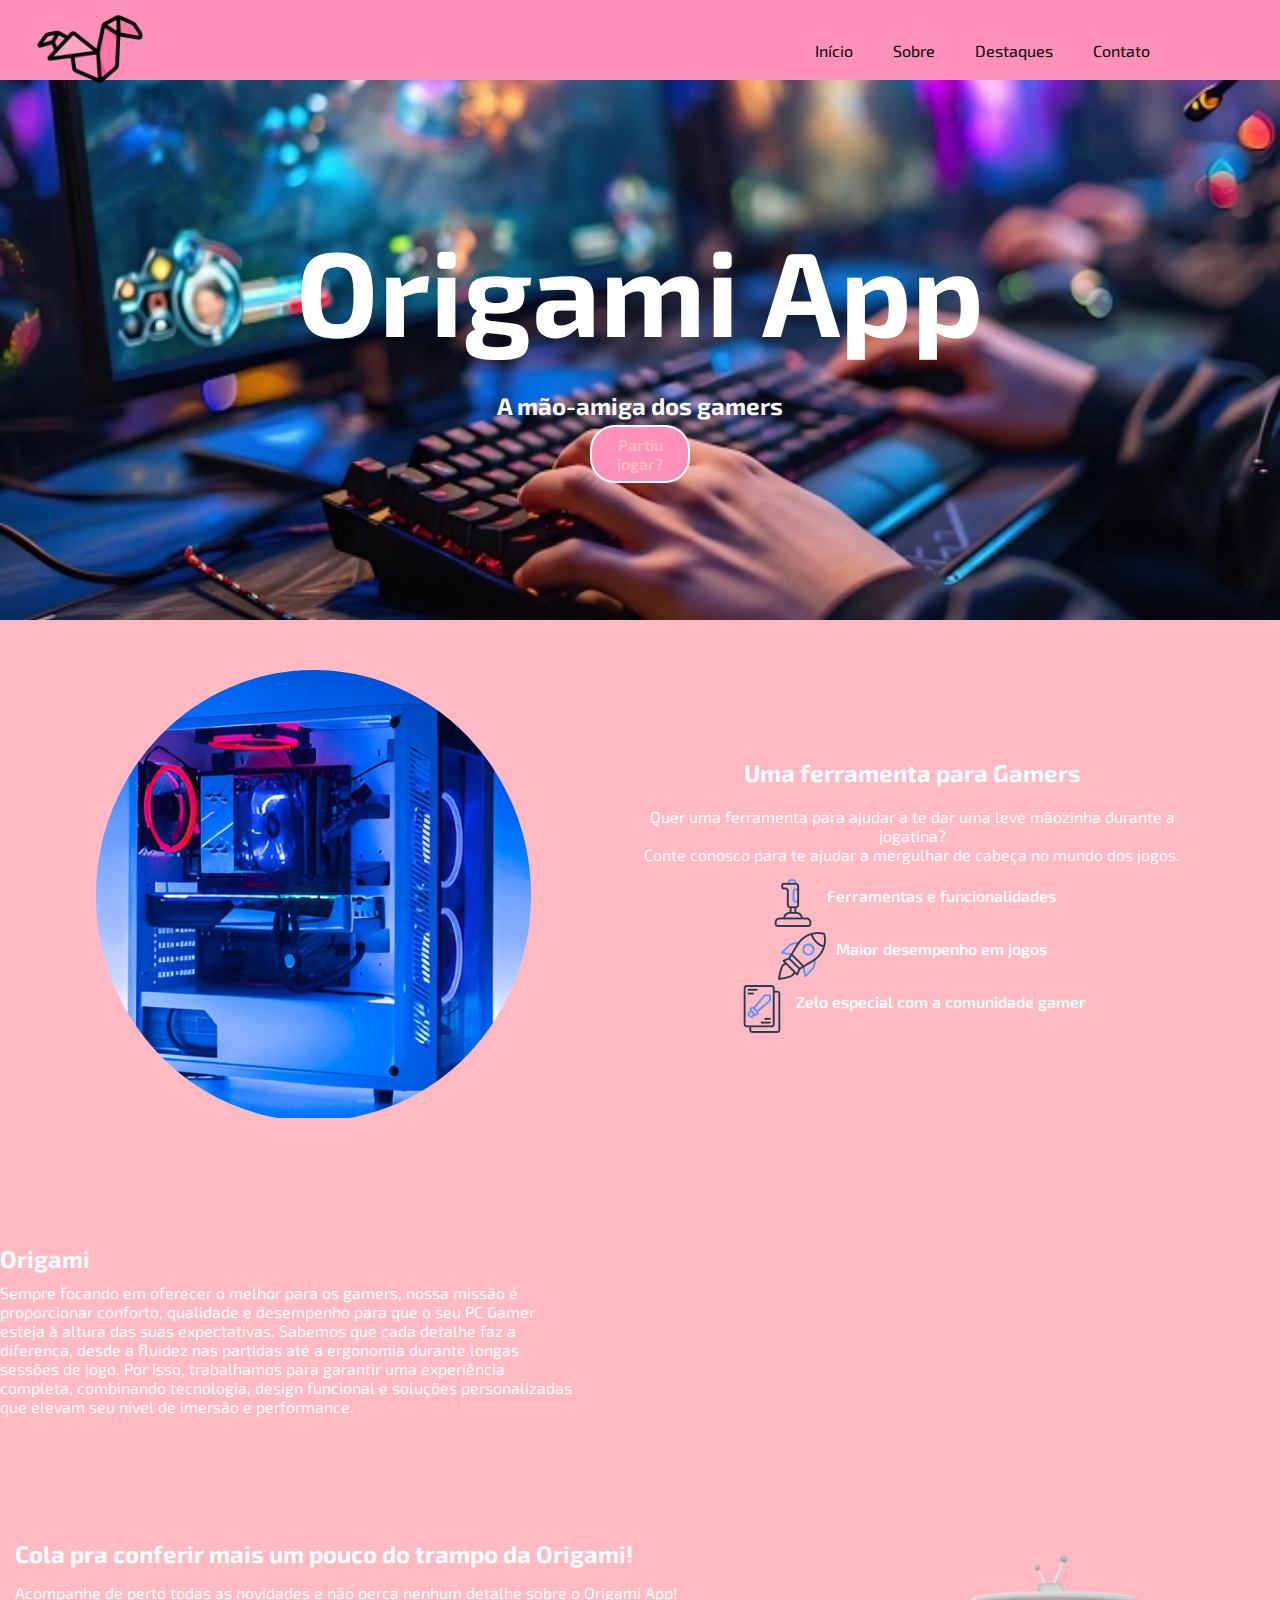
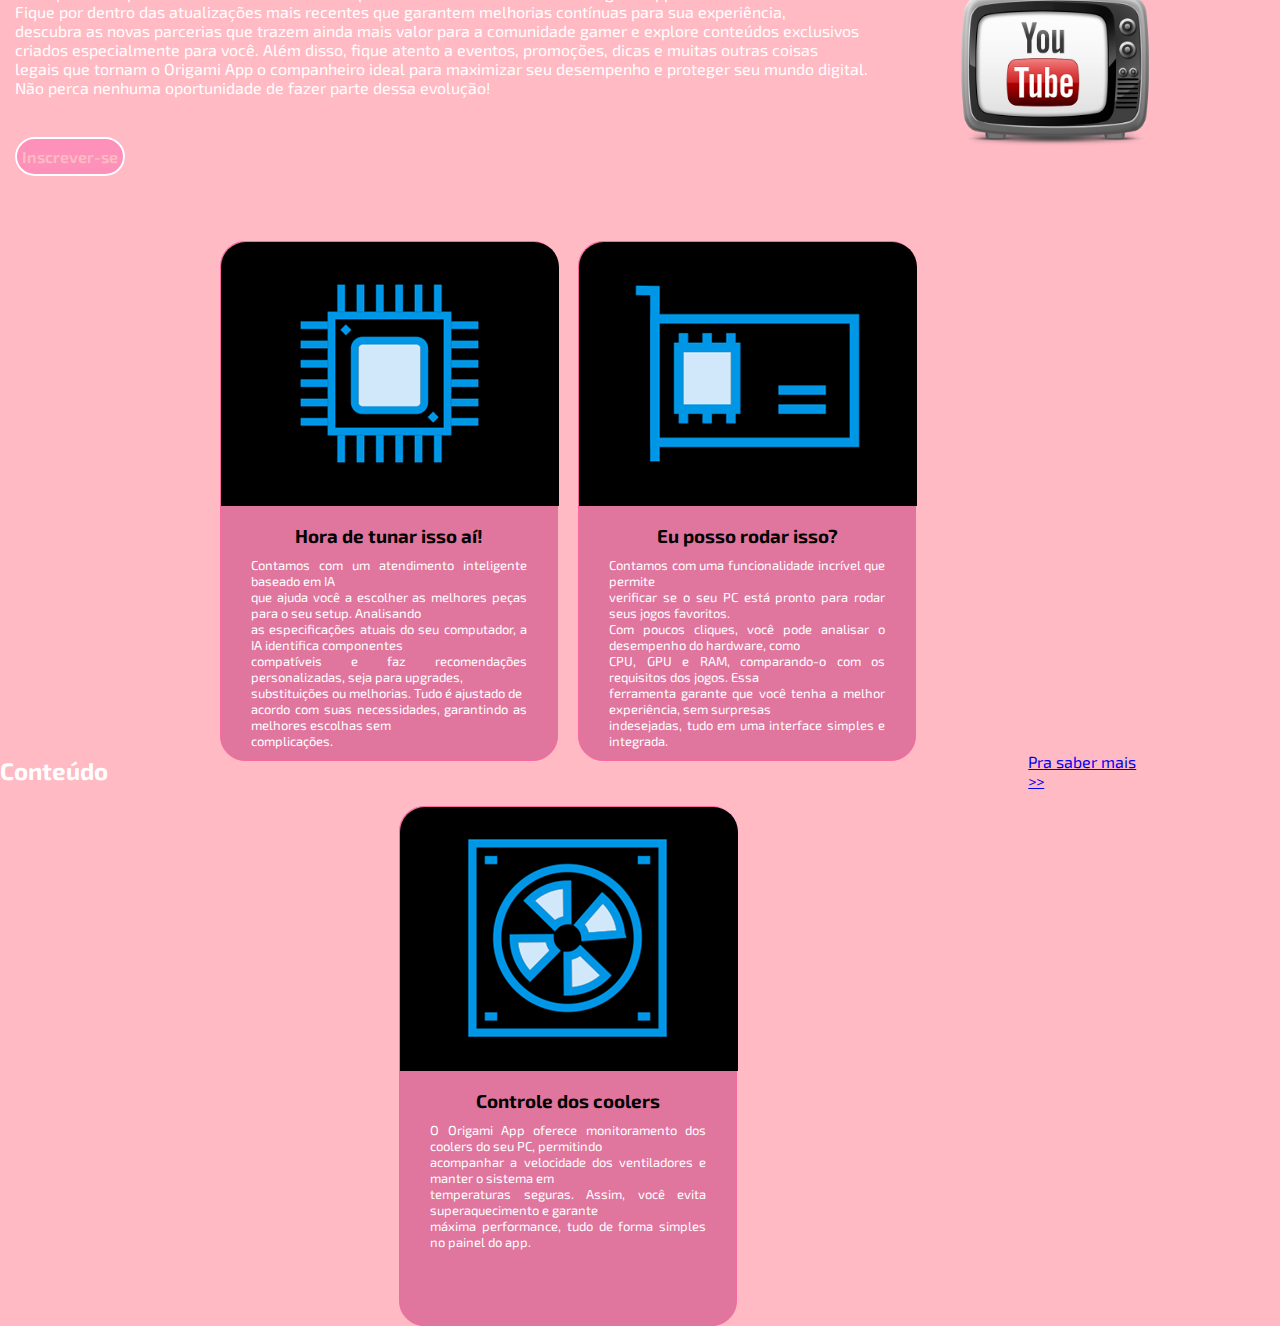
==== index.html @ 1896cdb5 "A corrigir, seção destaque" ====
<!DOCTYPE html>
<html lang="pt-br">

<head>
    <meta charset="UTF-8">
    <meta name="viewport" content="width=device-width, initial-scale=1.0">
    <meta name="description"
        content="Origami Antivírus - Solução antivírus para gamers, com foco em desempenho e proteção.">
    <meta name="author" content="Origami">
    <title>Origami - Um Antivírus para Gamers</title>
    <link rel="shortcut icon" href="img/logo.png" type="image/x-icon">
    <link rel="stylesheet" href="style.css">
</head>

<body>
    <!-- Cabeçalho -->
    <header>
        <div class="container">
            <!-- Logotipo -->
            <a href="#" aria-label="Ir para a página inicial">
                <img src="img/favicon.png" alt="Logotipo da Origami" class="logo">
            </a>
            <!-- Menu -->
            <nav>
                <input type="checkbox" id="check">
                <label for="check">&#x268C;</label>
                <ul>
                    <li><a href="#inicio">Início</a></li>
                    <li><a href="#sobre">Sobre</a></li>
                    <li><a href="#destaque">Destaques</a></li>
                    <li><a href="#faixaDestaque">Contato</a></li>
                </ul>
            </nav>
        </div>
    </header>

    <!-- Seção Principal -->
    <main id="inicio">
        <h1>Origami App</h1>
        <h2>A mão-amiga dos gamers</h2>
        <a href="https://youtu.be/RMNjO-rFGX4?si=Wivb46P2E82xDVvT" class="botao">Partiu jogar?</a>
    </main>

    <!-- Seção de Destaques -->
    <section id="destaque">
        <div class="container">
            <!-- Imagem de destaque -->
            <div id="ImagemDestaque">
                <img src="img/bola.jpeg" alt="PC Gamer com acessórios para jogos">
            </div>
            <!-- Texto de destaque -->
            <div id="TextoDestaque">
                <h2>Uma ferramenta para Gamers</h2>
                <p>Quer uma ferramenta para ajudar a te dar uma leve mãozinha durante a jogatina? <br>Conte conosco para
                    te ajudar a mergulhar de cabeça no mundo dos jogos.</p>

                <div class="topicos">
                    <img src="img/icon-1.png" alt="Ícone de ferramentas">
                    <p>Ferramentas e funcionalidades</p>
                </div>

                <div class="topicos">
                    <img src="img/icon-3.png" alt="Ícone de desempenho">
                    <p>Maior desempenho em jogos</p>
                </div>

                <div class="topicos">
                    <img src="img/icon-2.png" alt="Ícone de proteção contra vírus">
                    <p>Zelo especial com a comunidade gamer</p>
                </div>
            </div>
        </div>
    </section>

    <!-- Seção Sobre -->
    <section id="sobre">
        <div class="container">
            <div id="institucional">
                <h2>Origami</h2>
                <p>Sempre focando em oferecer o melhor para os gamers, nossa missão é proporcionar conforto, qualidade e
                    desempenho para que o seu PC Gamer esteja à altura das suas expectativas. Sabemos que cada detalhe
                    faz a diferença, desde a fluidez nas partidas até a ergonomia durante longas sessões de jogo. Por
                    isso, trabalhamos para garantir uma experiência completa, combinando tecnologia, design funcional e
                    soluções personalizadas que elevam seu nível de imersão e performance.</p>
            </div>
            <div id="video">
                <iframe width="560" height="315" src="https://www.youtube.com/embed/RTX2T4d2w84?si=N7C6hRHElqhxXXHb"
                    title="Game" frameborder="0"
                    allow="accelerometer; autoplay; clipboard-write; encrypted-media; gyroscope; picture-in-picture; web-share"
                    referrerpolicy="strict-origin-when-cross-origin" allowfullscreen></iframe>
            </div>
        </div>
    </section>

    <!-- Seção Faixa de Destaque -->
    <section id="faixaDestaque">
        <div class="container">
            <div id="imagemFaixa">
                <img src="img/youtube.png" alt="Logo do YouTube">
            </div>
            <div id="textoFaixa">
                <h2>Cola pra conferir mais um pouco do trampo da Origami!</h2>
                <p>Acompanhe de perto todas as novidades e não perca nenhum detalhe sobre o Origami App!<br>
                    Fique por dentro das atualizações mais recentes que garantem melhorias contínuas para sua
                    experiência,<br>
                    descubra as novas parcerias que trazem ainda mais valor para a comunidade gamer e explore conteúdos
                    exclusivos<br>
                    criados especialmente para você. Além disso, fique atento a eventos, promoções, dicas e muitas
                    outras coisas<br>
                    legais que tornam o Origami App o companheiro ideal para maximizar seu desempenho e proteger seu
                    mundo digital.<br>
                    Não perca nenhuma oportunidade de fazer parte dessa evolução!
                </p>

                <a href="http://youtube.com/@allangotosleep" target="_blank" class="botao">Inscrever-se</a>
            </div>
        </div>
    </section>
    <!-- Conteúdo (Cartões) -->
    <section id="conteudo">
        <div class="container">
            <h2>Conteúdo</h2>
            <div class="containerCards">
                <div class="card">
                    <img src="img/cpu.png" alt="cpu">
                    <h3>Hora de tunar isso aí!</h3>
                    <p>Contamos com um atendimento inteligente baseado em IA<br>
                        que ajuda você a escolher as melhores peças para o seu setup. Analisando<br>
                        as especificações atuais do seu computador, a IA identifica componentes<br>
                        compatíveis e faz recomendações personalizadas, seja para upgrades,<br>
                        substituições ou melhorias. Tudo é ajustado de<br>
                        acordo com suas necessidades, garantindo as melhores escolhas sem<br>
                        complicações.
                    </p>
                    <br> <!-- Quebra de linha -->
                </div>
                <div class="card">
                    <img src="img/video.png" alt="video">
                    <h3>Eu posso rodar isso?</h3>
                    <p>Contamos com uma funcionalidade incrível que permite<br>
                        verificar se o seu PC está pronto para rodar seus jogos favoritos.<br>
                        Com poucos cliques, você pode analisar o desempenho do hardware, como<br>
                        CPU, GPU e RAM, comparando-o com os requisitos dos jogos. Essa<br>
                        ferramenta garante que você tenha a melhor experiência, sem surpresas<br>
                        indesejadas, tudo em uma interface simples e integrada.

                    </p>
                    <br>
                </div>
                <div class="card">
                    <img src="img/hardware.png" alt="hardware">
                    <h3>Controle dos coolers</h3>
                    <p>O Origami App oferece monitoramento dos coolers do seu PC, permitindo<br>
                        acompanhar a velocidade dos ventiladores e manter o sistema em<br>
                        temperaturas seguras. Assim, você evita superaquecimento e garante<br>
                        máxima performance, tudo de forma simples no painel do app.

                    </p>
                </div>
            </div>
            <a href="#" id="todos">Pra saber mais >></a>
        </div>
    </section>
</body>

</html>
---- style.css ----
@charset "UTF-8";

/* Importação de fonte (Google Fontes) */
@import url('https://fonts.googleapis.com/css2?family=Exo+2:ital,wght@0,100..900;1,100..900&display=swap');

/* Definindo cores */
:root {
    --rosa: #fd91ba;
    --branco: #fff;
    --preto: #000;
    --rosé: #ffbac4;
    --vermelho: #bd3131;
    --rosachoque: #f869a0;
    --cinza: #e0759e;


}

.logo {
    width: 120px;
    height: auto;
}

/* Reset de estilos */
* {
    margin: 0;
    padding: 0;
    box-sizing: border-box;
}

/* Estilo geral */
body {
    font-family: "Exo 2", sans-serif;
    font-size: 1em;
    background-color: var(--rosé);
}

/*Ajuste de tamanho dos lados*/
.container {
    /* margin:  auto; centraliza o bloco*/
    display: flex;
    justify-content: space-between;
    align-items: center;
}

.botao {
    text-decoration: none;
    color: var(--rosé);
    font-size: 1.0em;
    background-color: var(--rosa);
    font-weight: 650;
    width: 100px;
    padding: 8px 5px;
    border: 2px solid var(--branco);
    border-radius: 25px;
    margin-top: 5px;
    align-self: center;
}

/* Cabeçalho */
header {
    height: 100px;
    background-color: rgb(253, 145, 186);
    padding: 0 30px;
}

header .container {
    max-height: 100px;
}

#check {
    display: none;
}

label {
    font-size: 3em;
    position: fixed;
    top: 5px;
    right: 15px;
    color: rgba(0, 0, 0, 0.5);
}

nav ul {
    list-style: none;
    background-color: rgba(255, 255, 255, 0.7);
    width: 100%;
    position: fixed;
    top: 100px;
    right: -100%;
    height: 50vh;
    transition: all 1.0s;
    padding: 0;
    text-align: right;
}

#check:checked~ul {
    right: 0px;
}

label {
    font-size: 3em;
    position: fixed;
    top: 5px;
    right: 15px;
    color: rgba(0, 0, 0, 0.5);
    /* 0.5 = 50% transparência (0 a 1 = 100%) */
}



nav ul li {
    padding: 15px 20px;
    border-bottom: 5px solid var(--rosa);
}

nav ul li a {
    color: var(--preto);
    text-decoration: none;
}

.container {
    display: flex;
    justify-content: space-between;
    align-items: center;
}

/* Banner */
main {
    height: 60vh;
    background: url(img/jogo.jpg);
    background-size: cover;
    background-position: center;
    display: flex;
    flex-direction: column;
    justify-content: center;
    text-align: center;
}

main h1,
h2 {
    color: var(--branco);
    /* text-shadow: #000 0.5em 0.5em 0.5em;*/
}

main h1 {
    font-size: 3em;
}

main h2 {
    font-size: 1.5em;
    margin-top: 30px;
}

/* Seção de Destaque */
#destaque {
    display: flex;
    align-items: center;
    justify-content: center;
    background-color: transparent;
    padding: 50px 15px;
    flex-direction: column;
    /* Ajuste inicial padrão */
}

#ImagemDestaque {
    width: 40%;
    overflow: hidden;
    border-radius: 50%;
}

#ImagemDestaque img {
    width: 100%;
    object-fit: cover;
}

#TextoDestaque {
    width: 50%;
    color: var(--branco);
    text-align: center;
}

#TextoDestaque h2 {
    margin-bottom: 20px;
}

#TextoDestaque p {
    margin-bottom: 15px;
}

.topicos {
    display: flex;
    align-items: center;
    margin-top: 5px;
    justify-content: center;
}

.topicos img {
    margin-right: 10px;
}

.topicos p {
    font-weight: 600;
}

#sobre .container {
    flex-direction: row;
    align-items: center;

}

#video iframe {
    margin: 0px;
    background-attachment: fixed;
}

#sobre h2,
p {
    color: var(--branco);
}

#sobre h2 {
    margin-bottom: 10px;
    text-shadow: none;
}

#faixaDestaque {
    background: url(img/);
    background-size: cover;
    background-position: center;
    padding: 50px 15px;
}

#faixaDestaque .container {
    flex-direction: column;
}

#textoFaixa h2 {
    color: var(--branco);
    margin-bottom: 15px;
}

#textoFaixa p {
    margin-bottom: 50px;

}

#imagemFaixa img {

    height: 300px;
    width: 300px;

}

/* Layout para 3 cartões */
.card {
    width: 338px;
    height: 520px;
    margin-top: 25px;
    background-color: var(--cinza);
    border: 1px solid var(--rosachoque);
    border-radius: 25px;
    text-align: center;
}

.card img {
    border-radius: 25px 25px 0px 0px;
}

.card h3 {

    margin-top: 15px;

}

.card p {
    text-align: justify;
    padding: 10px 30px 50px 30px;
    font-size: 13px;

}

.card a {
    padding: 10px 100px;
    border: 0;
    background-color: var(--rosachoque);
    color: var(--azulEscuro);
}

.containerCards {
    display: flex;
    flex-wrap: wrap;
    justify-content: center;

}

/* fim/    Media Queries */

/* Smartphone Portrait (vertical) - Imagem em cima e texto embaixo */
@media (max-width: 767px) {
    #destaque {
        flex-direction: column;
        text-align: center;
    }

    #destaque .container {
        flex-direction: column;
        align-items: center;

    }

    #ImagemDestaque {
        margin-bottom: 20px;
        width: 60%;
    }

    #sobre .container {
        flex-direction: column;
    }

    #sobre {
        padding: 50px 15px;
    }

    #sobre h2,
    p {
        color: var(--branco);
    }

    #sobre h2 {
        font-size: 80px;
        margin-bottom: 20px;
    }

    #video iframe {
        width: 340px;
        height: 191px;
        margin-top: 20px;
    }

    #TextoDestaque {
        width: 90%;
    }

    /****** Seção de conteúdo (cards) ******/
    #conteudo {
        padding: 50px 0px;

    }

    #conteudo .container {
        flex-direction: column;
        align-items: center;
    }

    #conteudo h2 {
        color: var(--rosachoque);
        margin-bottom: 25px;

    }

    #todos {
        color: var(--rosachoque);
        margin-top: 50px;
        text-decoration: none;
        font-size: 1.25em;
        font-weight: 700;
    }

    .containerCards {
        display: flex;
        flex-wrap: wrap;
        justify-content: center;

    }

}



/* Tablet Portrait */
@media (min-width: 768px) and (max-width: 991px) {
    #destaque {
        flex-direction: column;
        text-align: center;
    }

    #ImagemDestaque {
        margin-bottom: 20px;
        width: 60%;
    }

    #TextoDestaque {
        width: 90%;
    }

    #sobre .container {
        flex-direction: row;
        align-items: center;

    }

    #video iframe {
        margin: 10px;
        background-attachment: fixed;
    }


    #sobre h2,
    p {
        font-size: 16px;
        color: var(--branco);
        padding: 5px 50px;


    }

    #sobre h2 {
        font-size: 75px;
        margin-bottom: 15px;
        text-shadow: none;

    }

    #video iframe {
        width: 385px;
        height: 215px;
        margin-top: 20px;
    }

    /****** Seção de conteúdo - cards ******/
    .card {
        margin: 25px 10px 0px 10px;
    }
}


/* Tablet Landscape */
@media (min-width: 992px) and (max-width: 1199px) {
    #destaque {
        flex-direction: row;
    }

    #ImagemDestaque {
        width: 40%;
        margin-right: 50px;
    }

    #TextoDestaque {
        width: 50%;
        text-align: left;
        margin-left: -60px;
    }

    #sobre .container {
        flex-direction: row;
        align-items: center;

    }

    #video iframe {
        margin: 0px;
        background-attachment: fixed;
    }


    #sobre h2,
    p {
        font-size: 16px;
        color: var(--branco);
        padding: 5px 100px;


    }

    #sobre h2 {
        font-size: 70px;
        margin-bottom: 10px;
        text-shadow: none;
        padding: 0px 50px;

    }

    #video iframe {
        width: 455px;
        height: 275px;
        margin-top: 20px;
    }

}

/* PCs e Notebooks */
@media (min-width: 1200px) {

    /*cabeçalho */
    header {
        height: 80px;
        /*Altura*/

    }

    #logo img {
        width: 1000px;
        /*Largura*/
        height: 1000px;
        /*Altura*/
    }

    .container {
        max-width: 1140px;
        /*Tamanho max */
        /* background-color: #FFA500; Cor*/


    }

    /*transformaçã do menu*/
    label {
        display: none;
    }


    nav ul {

        width: 100%;
        height: auto;
        position: static;
        background-color: transparent;
        /*remover a cor do background-color*/

    }

    nav ul li {
        float: left;
        border: 0;

    }

    nav ul li a {
        color: var(--azul);
    }

    nav ul li a:hover {
        color: var(--vermelho);
    }

    /*Ajuste do banner*/
    main h1 {
        font-size: 7.5em;
    }

    #destaque {
        background-attachment: fixed;
        flex-direction: row;
    }

    #ImagemDestaque {
        width: 40%;
    }

    #TextoDestaque {
        width: 50%;
        margin-left: -60px;
    }

    /***** Faixa de destaque ******/
    #faixaDestaque {
        background-attachment: fixed;
    }

    #faixaDestaque .container {
        flex-direction: row-reverse;
        align-items: center;
    }

    #imagemFaixa img {
        width: 200px;
        height: 200px;
    }

    /* Seção Destaque */

    #conteudo .containerCards {
        flex-direction: row;
        gap: 20px;
    }

}

/* Telas FullHD e SmartTV */
@media (min-width: 1400px) {
    .container {
        max-width: 1400px;
    }

    #sobre .container {
        flex-direction: row;
        align-items: center;

    }

    #video iframe {
        margin: 0px;
        background-attachment: fixed;
    }


    #sobre h2,
    p {
        font-size: 16px;
        color: var(--branco);
        padding: 0px 50px;


    }

    #sobre h2 {
        font-size: 100px;
        margin-bottom: 10px;
        text-shadow: none;

    }

    #video iframe {
        width: 560px;
        height: 315px;
        margin-top: 20px;
    }

    header {
        height: 100px;
    }

    #ImagemDestaque {
        width: 50%;
    }

    #TextoDestaque {
        width: 50%;
    }
}
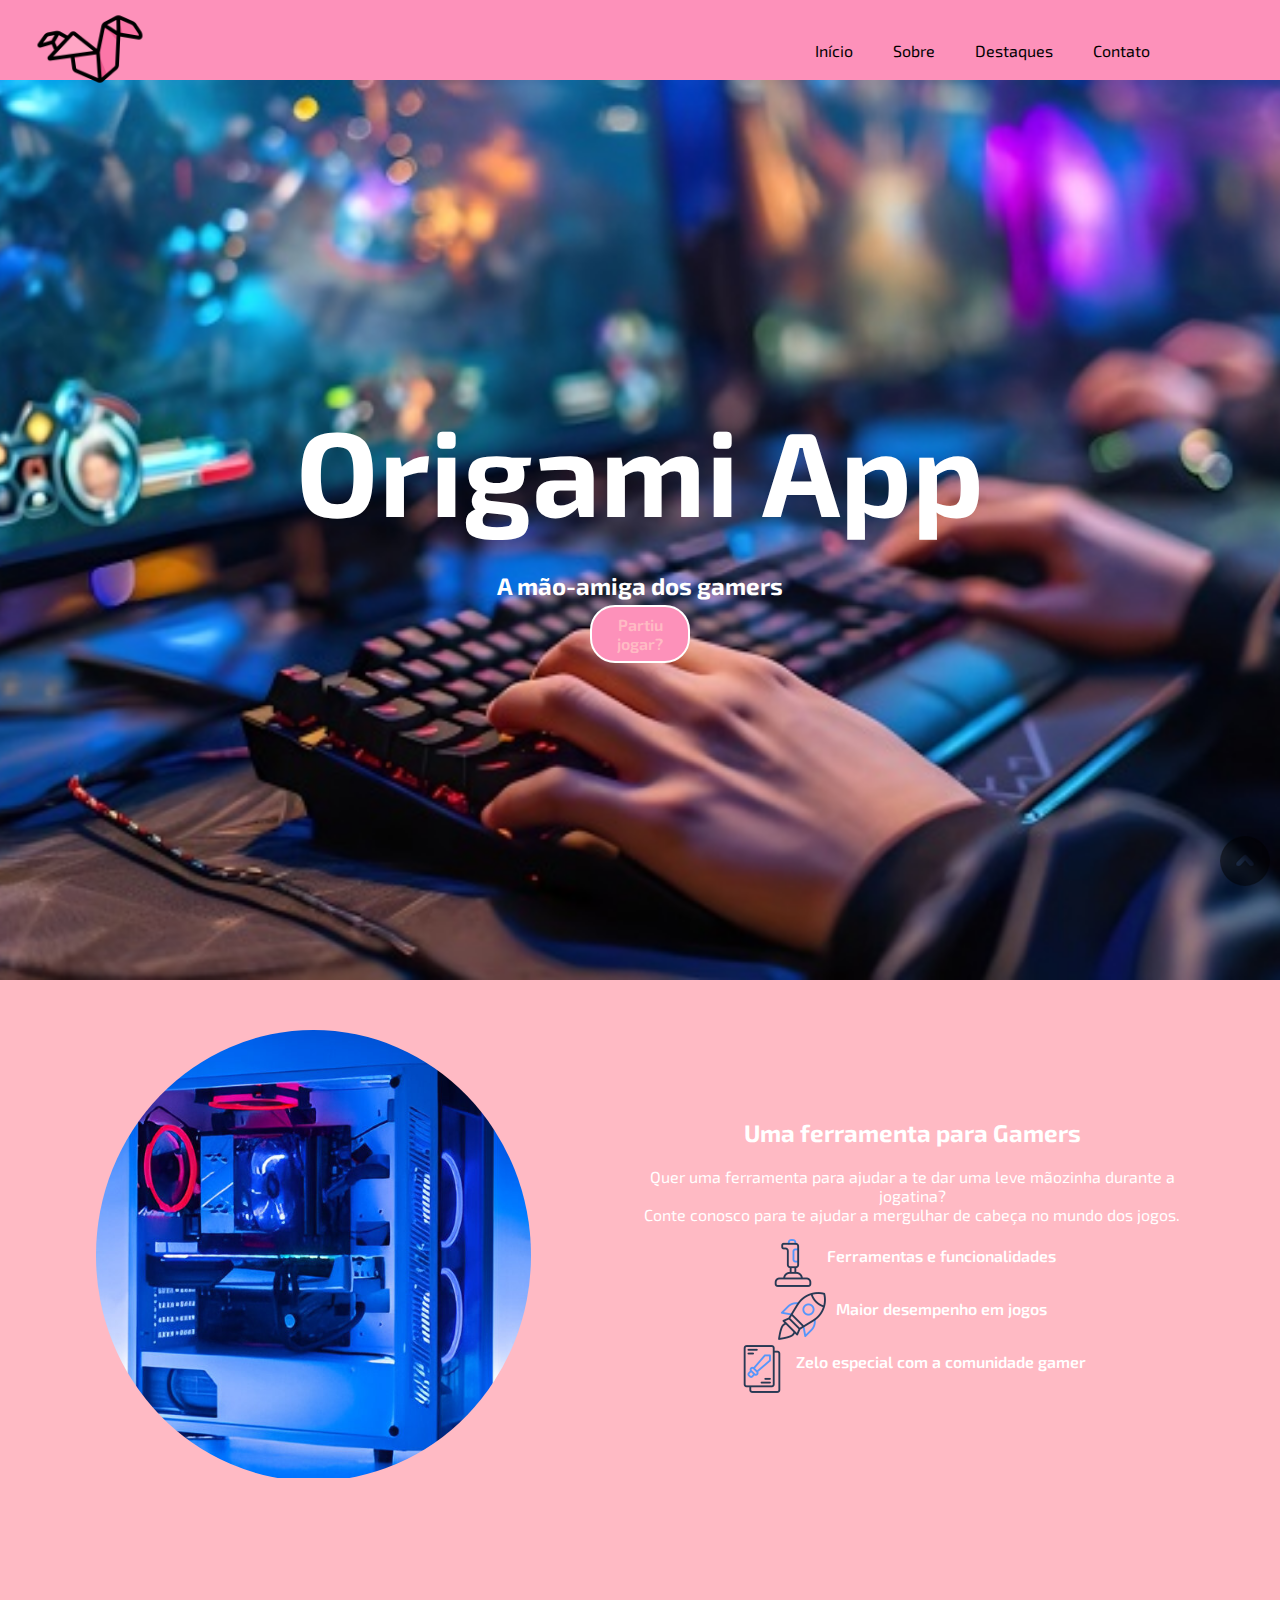
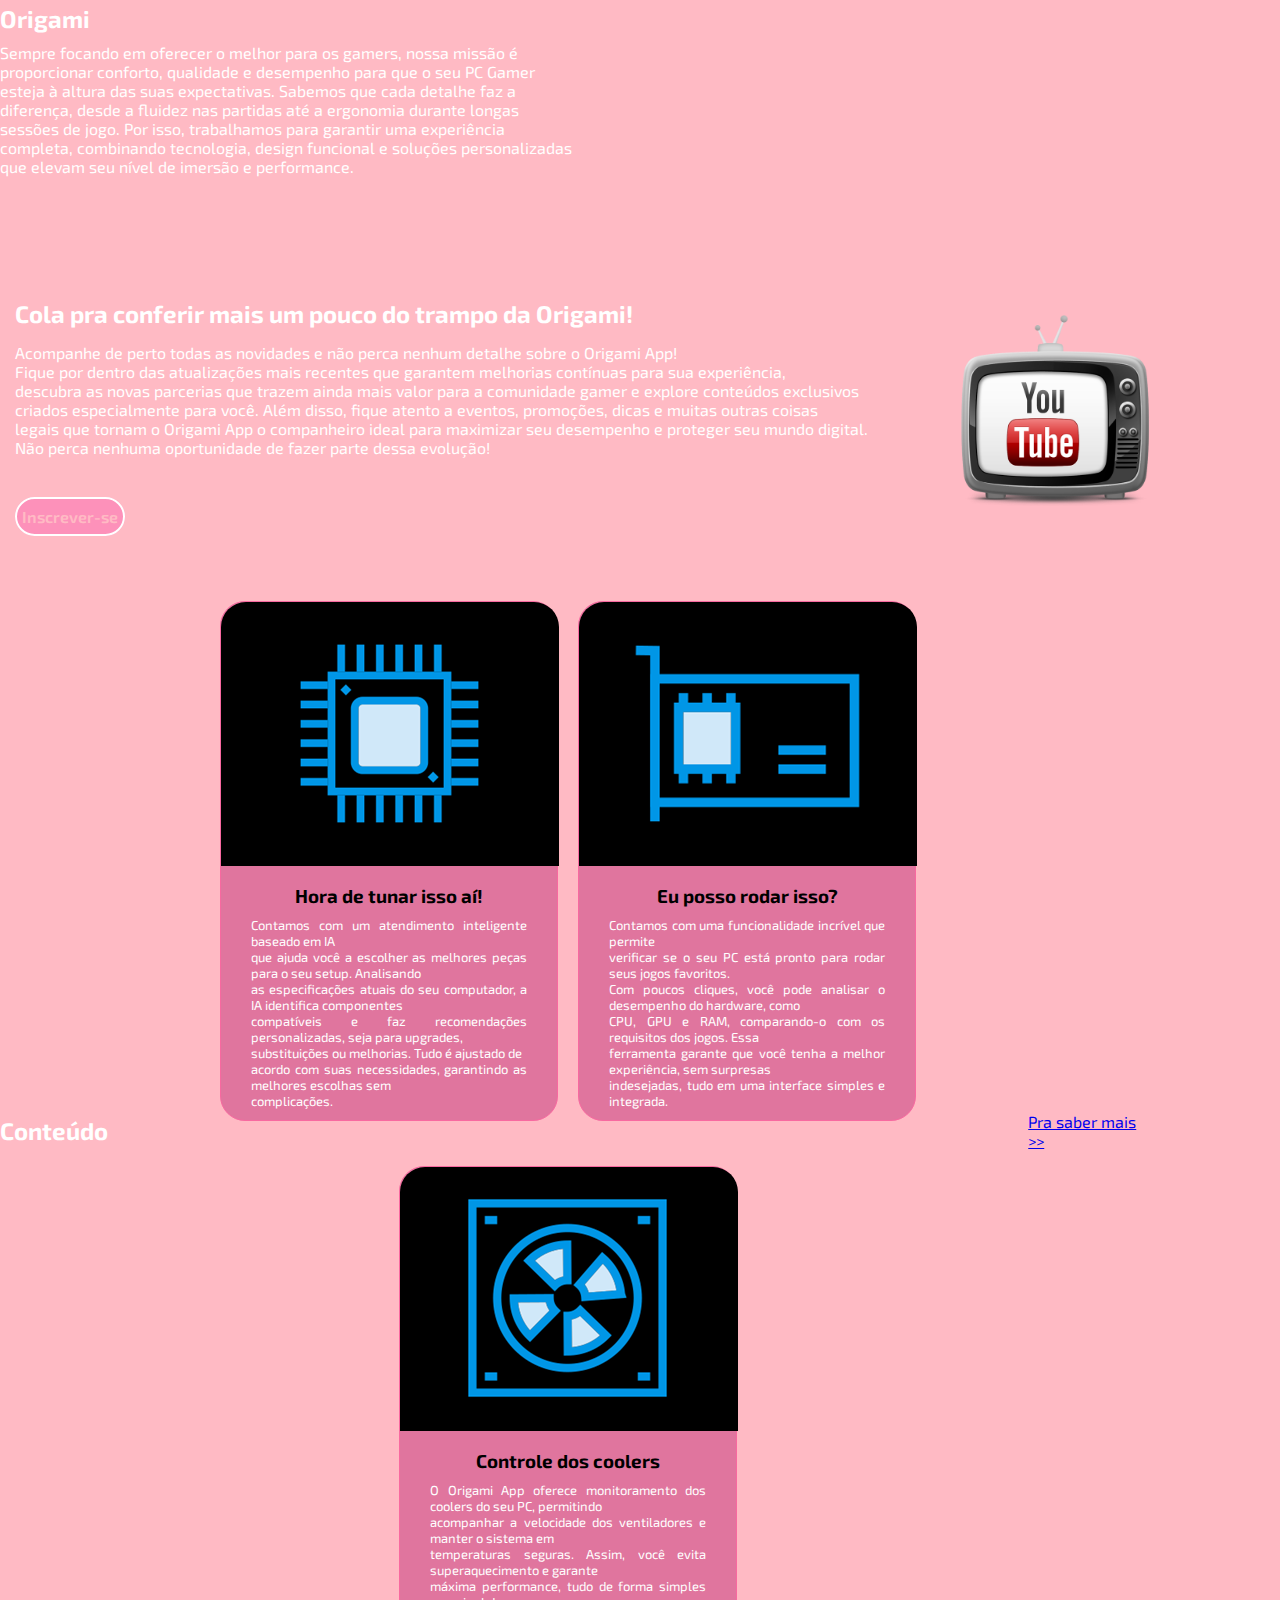
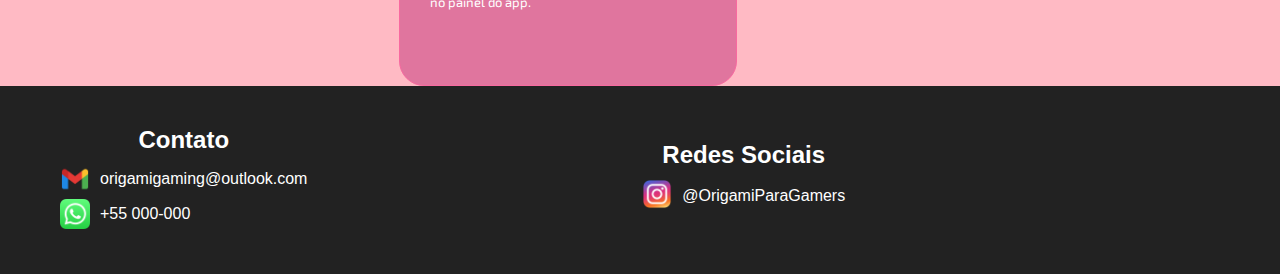
==== commit 8ef39ba1: "A corrigir, card. Rodapé e botão do topo, atualização." ====
--- a/index.html
+++ b/index.html
@@ -7,7 +7,7 @@
     <meta name="description"
         content="Origami Antivírus - Solução antivírus para gamers, com foco em desempenho e proteção.">
     <meta name="author" content="Origami">
-    <title>Origami - Um Antivírus para Gamers</title>
+    <title>Origami</title>
     <link rel="shortcut icon" href="img/logo.png" type="image/x-icon">
     <link rel="stylesheet" href="style.css">
 </head>
@@ -15,7 +15,7 @@
 <body>
     <!-- Cabeçalho -->
     <header>
-        <div class="container">
+        <div class="container" id="inicio">
             <!-- Logotipo -->
             <a href="#" aria-label="Ir para a página inicial">
                 <img src="img/favicon.png" alt="Logotipo da Origami" class="logo">
@@ -28,7 +28,7 @@
                     <li><a href="#inicio">Início</a></li>
                     <li><a href="#sobre">Sobre</a></li>
                     <li><a href="#destaque">Destaques</a></li>
-                    <li><a href="#faixaDestaque">Contato</a></li>
+                    <li><a href="#">Contato</a></li>
                 </ul>
             </nav>
         </div>
@@ -161,6 +161,61 @@
             <a href="#" id="todos">Pra saber mais >></a>
         </div>
     </section>
+    <!--Contato-->
+    <address>
+        <div class="container">
+        </div>
+    </address>
+
+    <!-- Rodapé -->
+<footer>
+    <div class="container">
+        <!-- Contato -->
+        <div class="rodape-contato">
+            <h2>Contato</h2>
+            <div class="contato-item">
+                <img src="img/gmail.png" alt="E-mail">
+                <a href="mailto:origamigaming@outlook.com?subject=Contato do Site">origamigaming@outlook.com</a>
+            </div>
+            <div class="contato-item">
+                <img src="img/whatsapp.png" alt="WhatsApp">
+                <a href="https://api.whatsapp.com/send?phone=+55000000">+55 000-000</a>
+            </div>
+        </div>
+
+        <!-- Redes Sociais -->
+        <div class="rodape-redes">
+            <h2>Redes Sociais</h2>
+            <div class="social-icons">
+                <a href="https://www.instagram.com/" target="_blank">
+                    <img src="img/instagram.png" alt="Instagram">
+                </a>
+                <p>@OrigamiParaGamers</p>
+            </div>
+        </div>
+
+        <!-- Mapa (opcional) -->
+        <!--
+        <div class="rodape-mapa">
+            <iframe
+                src="https://www.google.com/maps/embed?pb=!1m18!1m12!1m3!1d29262.213898193702!2d-46.5829888!3d-23.5405312!2m3!1f0!2f0!3f0!3m2!1i1024!2i768!4f13.1!3m3!1m2!1s0x94ce5ecf6a8803f1%3A0x8fce814310c50f74!2sSesc%20Belenzinho!5e0!3m2!1spt-BR!2sbr!4v1733334377509!5m2!1spt-BR!2sbr"
+                width="100%" height="200" style="border:0;" allowfullscreen="" loading="lazy"
+                referrerpolicy="no-referrer-when-downgrade">
+            </iframe>
+        </div>
+        -->
+
+
+
+
+</html>
+<footer>
+    <div class="container">
+        <!--Topo do site-->
+        <a href="#inicio" id="topo"><img src="img/topo.png" alt="topo"></a>
+    </div>
+</footer>
+
 </body>
 
 </html>--- a/style.css
+++ b/style.css
@@ -29,6 +29,12 @@
 }
 
 /* Estilo geral */
+
+html {
+    /* rolagem suave do conteúdo */
+    scroll-behavior: smooth;
+    }
+    
 body {
     font-family: "Exo 2", sans-serif;
     font-size: 1em;
@@ -293,9 +299,98 @@
 
 }
 
-/* fim/    Media Queries */
-
-/* Smartphone Portrait (vertical) - Imagem em cima e texto embaixo */
+#topo {
+    position: fixed;
+    right: 10px;
+    bottom: 10px;
+}
+
+/* Estilo Geral do Rodapé */
+footer {
+    background-color: #222;
+    color: #fff;
+    padding: 20px 0;
+    text-align: center;
+    font-family: Arial, sans-serif;
+}
+
+footer .container {
+    max-width: 1200px;
+    margin: 0 auto;
+    padding: 20px;
+    display: flex;
+    flex-wrap: wrap;
+    justify-content: space-between;
+    gap: 20px;
+}
+
+/* Contato */
+.rodape-contato h2,
+.rodape-redes h2 {
+    font-size: 1.5rem;
+    margin-bottom: 10px;
+}
+
+.rodape-contato .contato-item,
+.rodape-redes .social-icons {
+    display: flex;
+    align-items: center;
+    gap: 10px;
+    margin: 5px 0;
+}
+
+.rodape-contato img,
+.rodape-redes img {
+    width: 30px;
+    height: 30px;
+}
+
+.rodape-contato a,
+.rodape-redes a {
+    color: #fff;
+    text-decoration: none;
+    transition: color 0.3s;
+}
+
+.rodape-contato a:hover,
+.rodape-redes a:hover {
+    color: #00acee; /* Cor de destaque no hover */
+}
+
+/* Redes Sociais */
+.rodape-redes .social-icons p {
+    font-size: 1rem;
+    margin: 0;
+}
+
+/* Botão "Topo" */
+.rodape-topo a {
+    display: flex;
+    align-items: center;
+    justify-content: center;
+    margin-top: 20px;
+    font-size: 1rem;
+    color: #fff;
+    text-decoration: none;
+    transition: color 0.3s;
+}
+
+.rodape-topo a:hover {
+    color: #00acee;
+}
+
+.rodape-topo img {
+    width: 20px;
+    height: 20px;
+    margin-right: 5px;
+}
+
+
+/* Fim do Layout <<<<<<<<<<<<<<<<<<<<<<<<<<<<<<<<<<*/
+
+
+/* Smartphone Portrait >>>>>>>>>>>>>>>>>>>>>>>>>>>>*/
+/****** Cabeçalho ******/
 @media (max-width: 767px) {
     #destaque {
         flex-direction: column;
@@ -375,9 +470,57 @@
 
 }
 
-
-
-/* Tablet Portrait */
+/* Fim | Smartphone Portrait >>>>>>>>>>>>>>>>>>>>>>>*/
+
+
+/* Smartphone Landscape >>>>>>>>>>>>>>>>>>>>>>>>>>>>*/
+@media (min-width: 576px) {
+
+    /****** Layout ******/
+    .container {
+        max-width: 540px;
+        /* background-color: #ffff00;*/
+    }
+
+    /****** Cabeçalho ******/
+    nav ul {
+        right: -25%;
+        width: 25%;
+    }
+
+    /****** Banner ******/
+    main {
+        height: 100vh;
+    }
+
+    main h1 {
+        font-size: 3em;
+    }
+
+    /****** destaque ******/
+    #destaque .container {
+        flex-direction: row;
+    }
+
+    #imagemDestaque {
+        margin-right: 50px;
+    }
+
+    #imagemDestaque img {
+        width: 256px;
+        height: 256px;
+    }
+
+    /****** Sobre ******/
+    #video iframe {
+        width: 560px;
+        height: 315px;
+    }
+}
+
+/* Fim | Smartphone Landscape >>>>>>>>>>>>>>>>>>>>>>*/
+
+/* Tablet Portrait >>>>>>>>>>>>>>>>>>>>>>>>>>>>>>>>>*/
 @media (min-width: 768px) and (max-width: 991px) {
     #destaque {
         flex-direction: column;
@@ -434,7 +577,10 @@
 }
 
 
-/* Tablet Landscape */
+/* Fim | Tablet Portrait >>>>>>>>>>>>>>>>>>>>>>>>>>>*/
+
+
+/* Tablet Landscape >>>>>>>>>>>>>>>>>>>>>>>>>>>>>>>>*/
 @media (min-width: 992px) and (max-width: 1199px) {
     #destaque {
         flex-direction: row;
@@ -487,8 +633,10 @@
     }
 
 }
-
-/* PCs e Notebooks */
+/* Fim | Tablet Landscape >>>>>>>>>>>>>>>>>>>>>>>>>>*/
+
+
+/* PCs / Notebooks >>>>>>>>>>>>>>>>>>>>>>>>>>>>>>>>>*/
 @media (min-width: 1200px) {
 
     /*cabeçalho */
@@ -582,9 +730,14 @@
     #conteudo .containerCards {
         flex-direction: row;
         gap: 20px;
-    }
-
-}
+        
+    
+    }
+
+}
+
+/* Fim | PCs / Notebooks >>>>>>>>>>>>>>>>>>>>>>>>>>>*/
+
 
 /* Telas FullHD e SmartTV */
 @media (min-width: 1400px) {
@@ -637,4 +790,6 @@
     #TextoDestaque {
         width: 50%;
     }
-}+
+}
+/* Fim | Telas Grandes (FullHD / 4K / SmartTV) >>>>>*/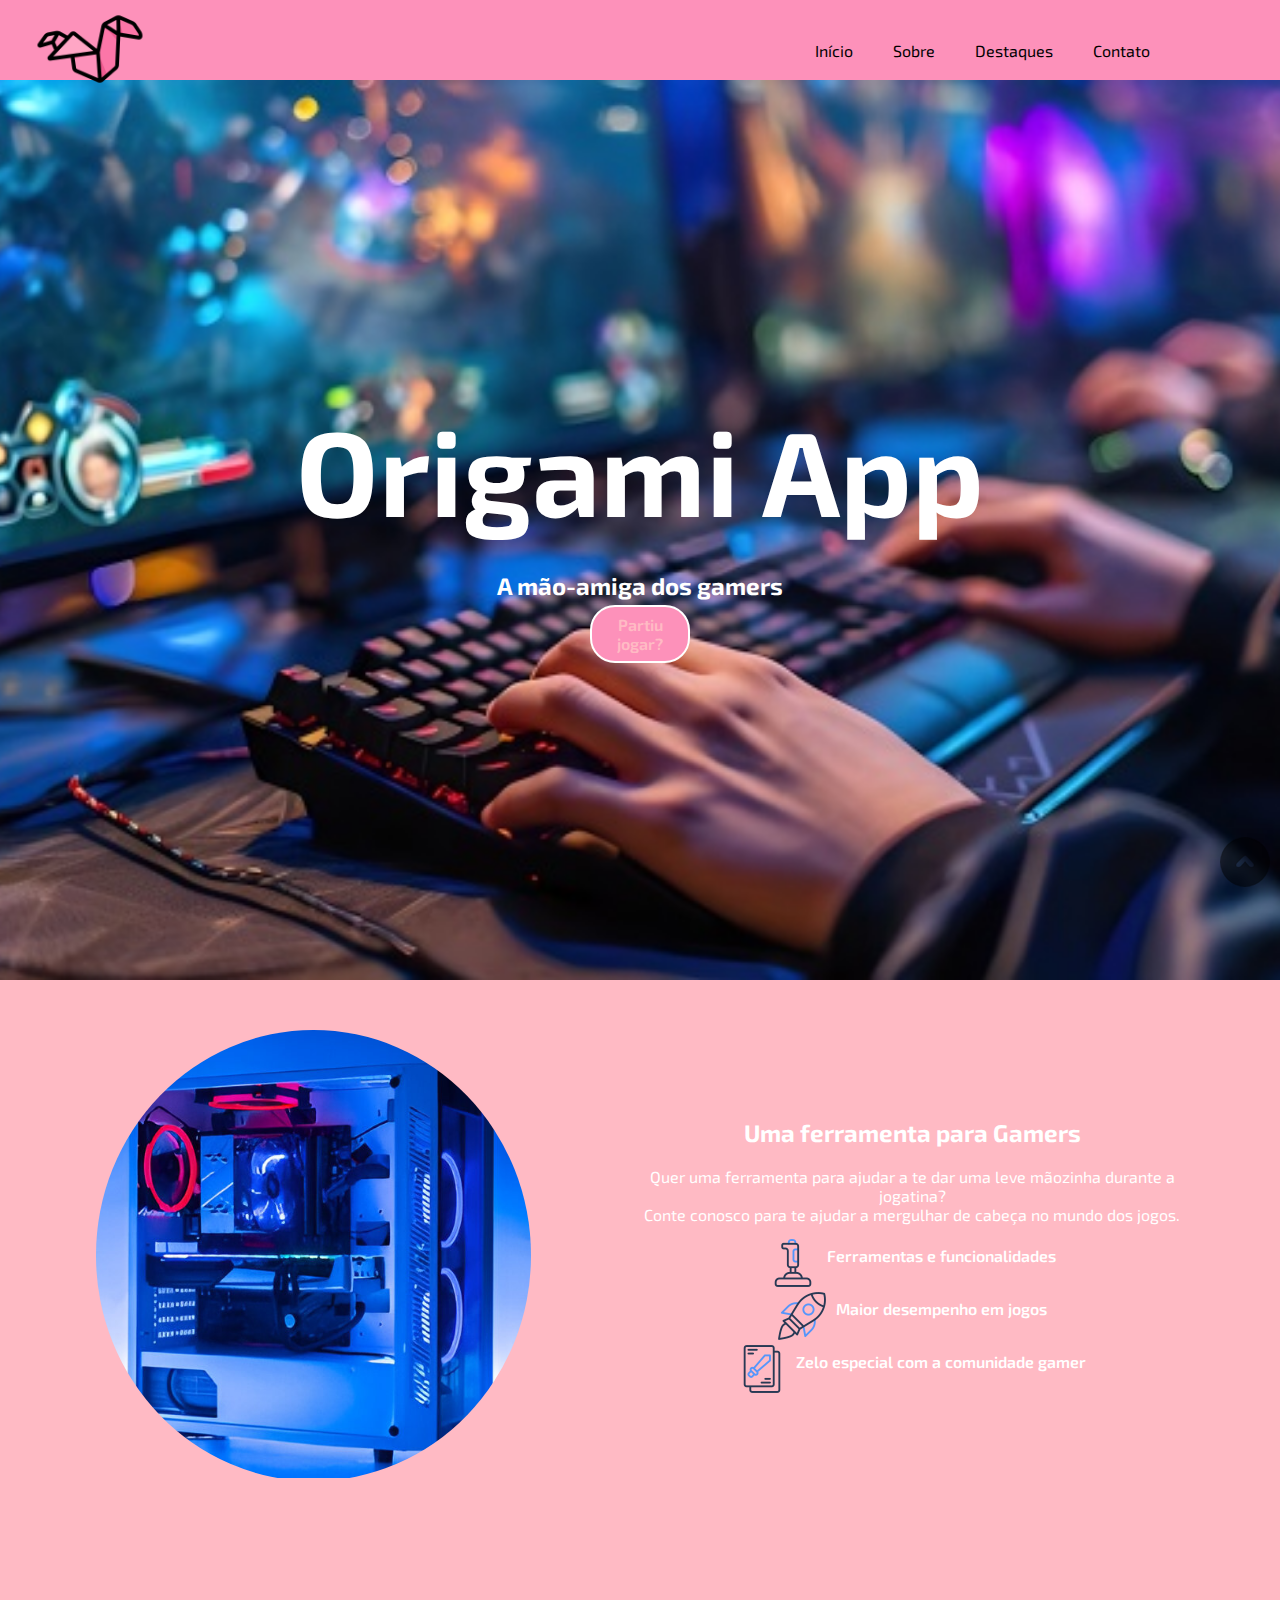
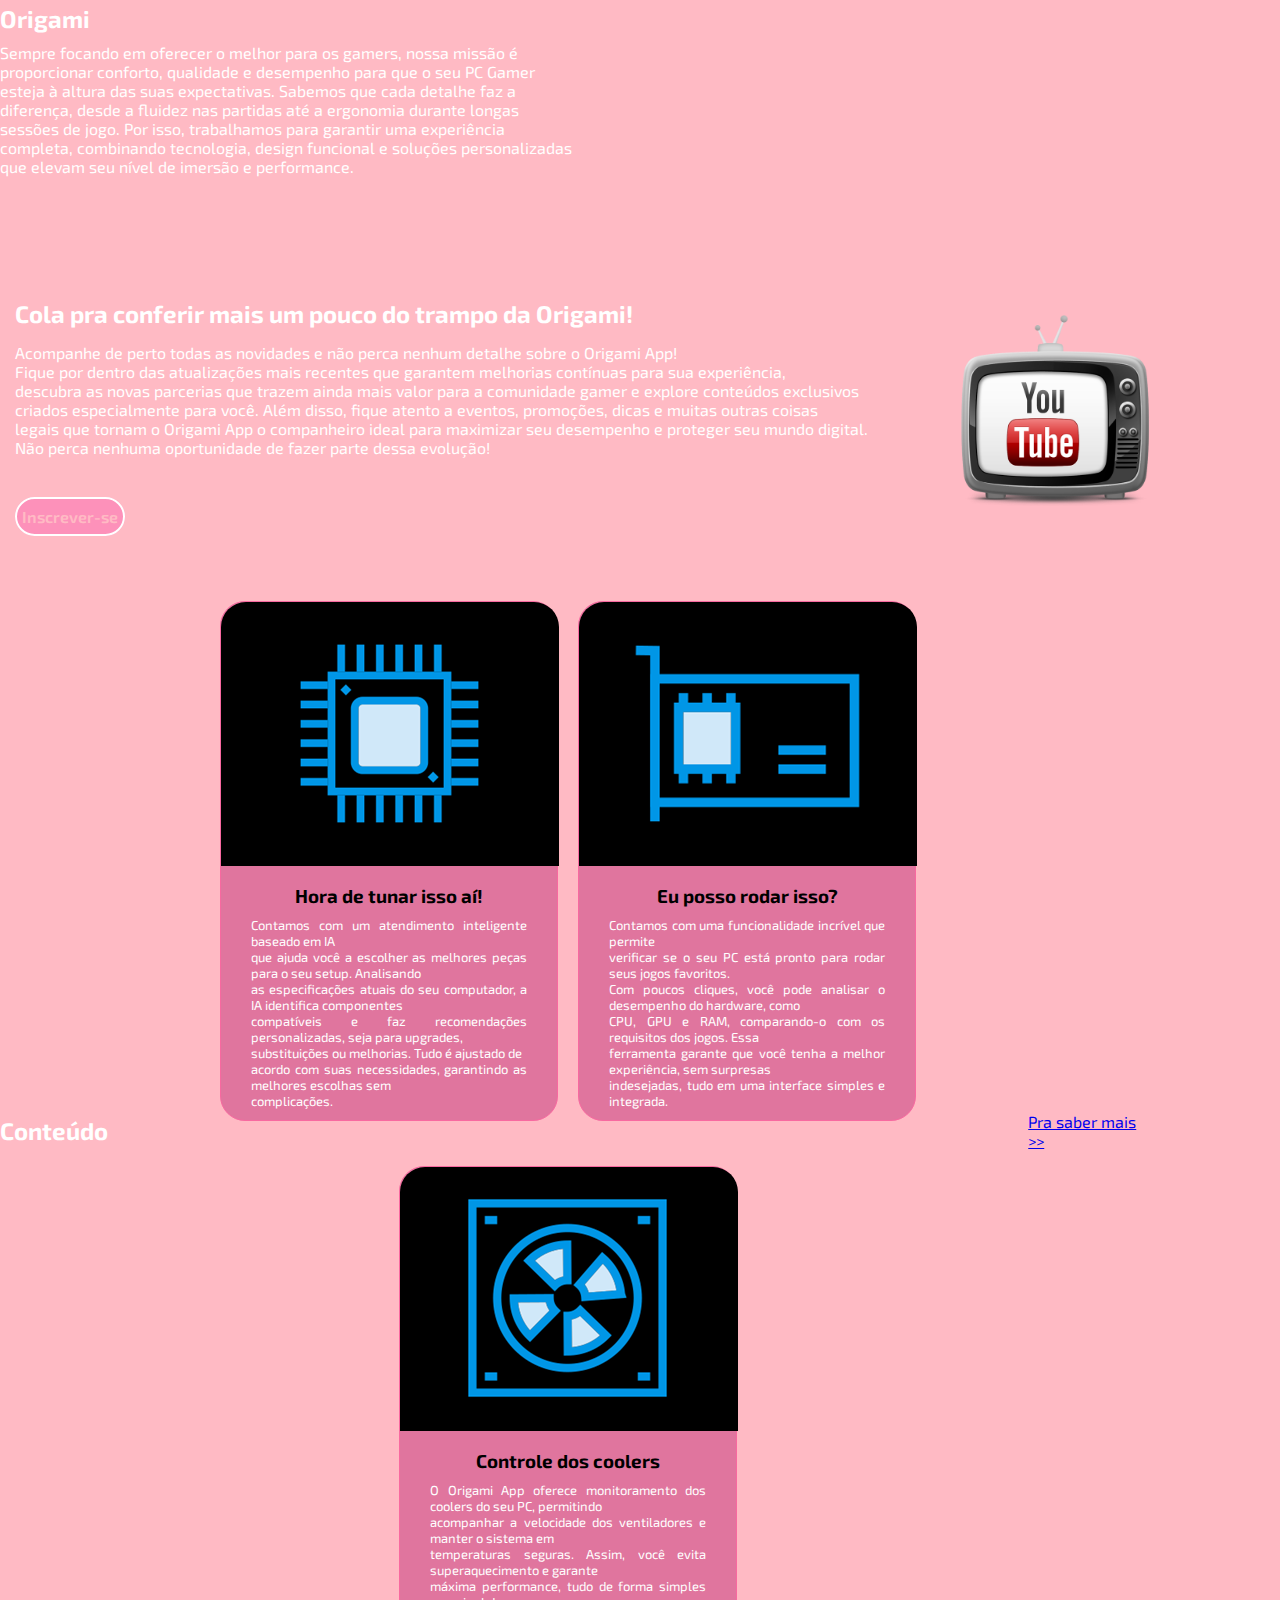
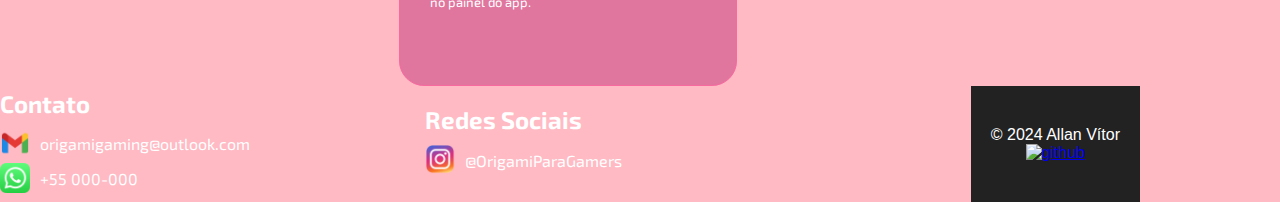
==== commit 5dcac765: "Update index.html" ====
--- a/index.html
+++ b/index.html
@@ -167,8 +167,7 @@
         </div>
     </address>
 
-    <!-- Rodapé -->
-<footer>
+<section id="contato">
     <div class="container">
         <!-- Contato -->
         <div class="rodape-contato">
@@ -209,13 +208,27 @@
 
 
 </html>
-<footer>
+<section>
     <div class="container">
         <!--Topo do site-->
         <a href="#inicio" id="topo"><img src="img/topo.png" alt="topo"></a>
     </div>
+</section>
+
+    <!-- Rodapé -->
+<footer>
+    <div class="container">
+        <div id="autor">
+            <p>
+                © <span id="copyrightYear">2024</span> Allan Vítor
+            </p>
+            <div id="redesocial">
+                <a href="https://github.com/HubOpsVitor" target="_blank"><img src="img/github.png" alt="github"></a>
+            </div>
+        </div>
+        </div>
 </footer>
 
 </body>
 
-</html>+</html>
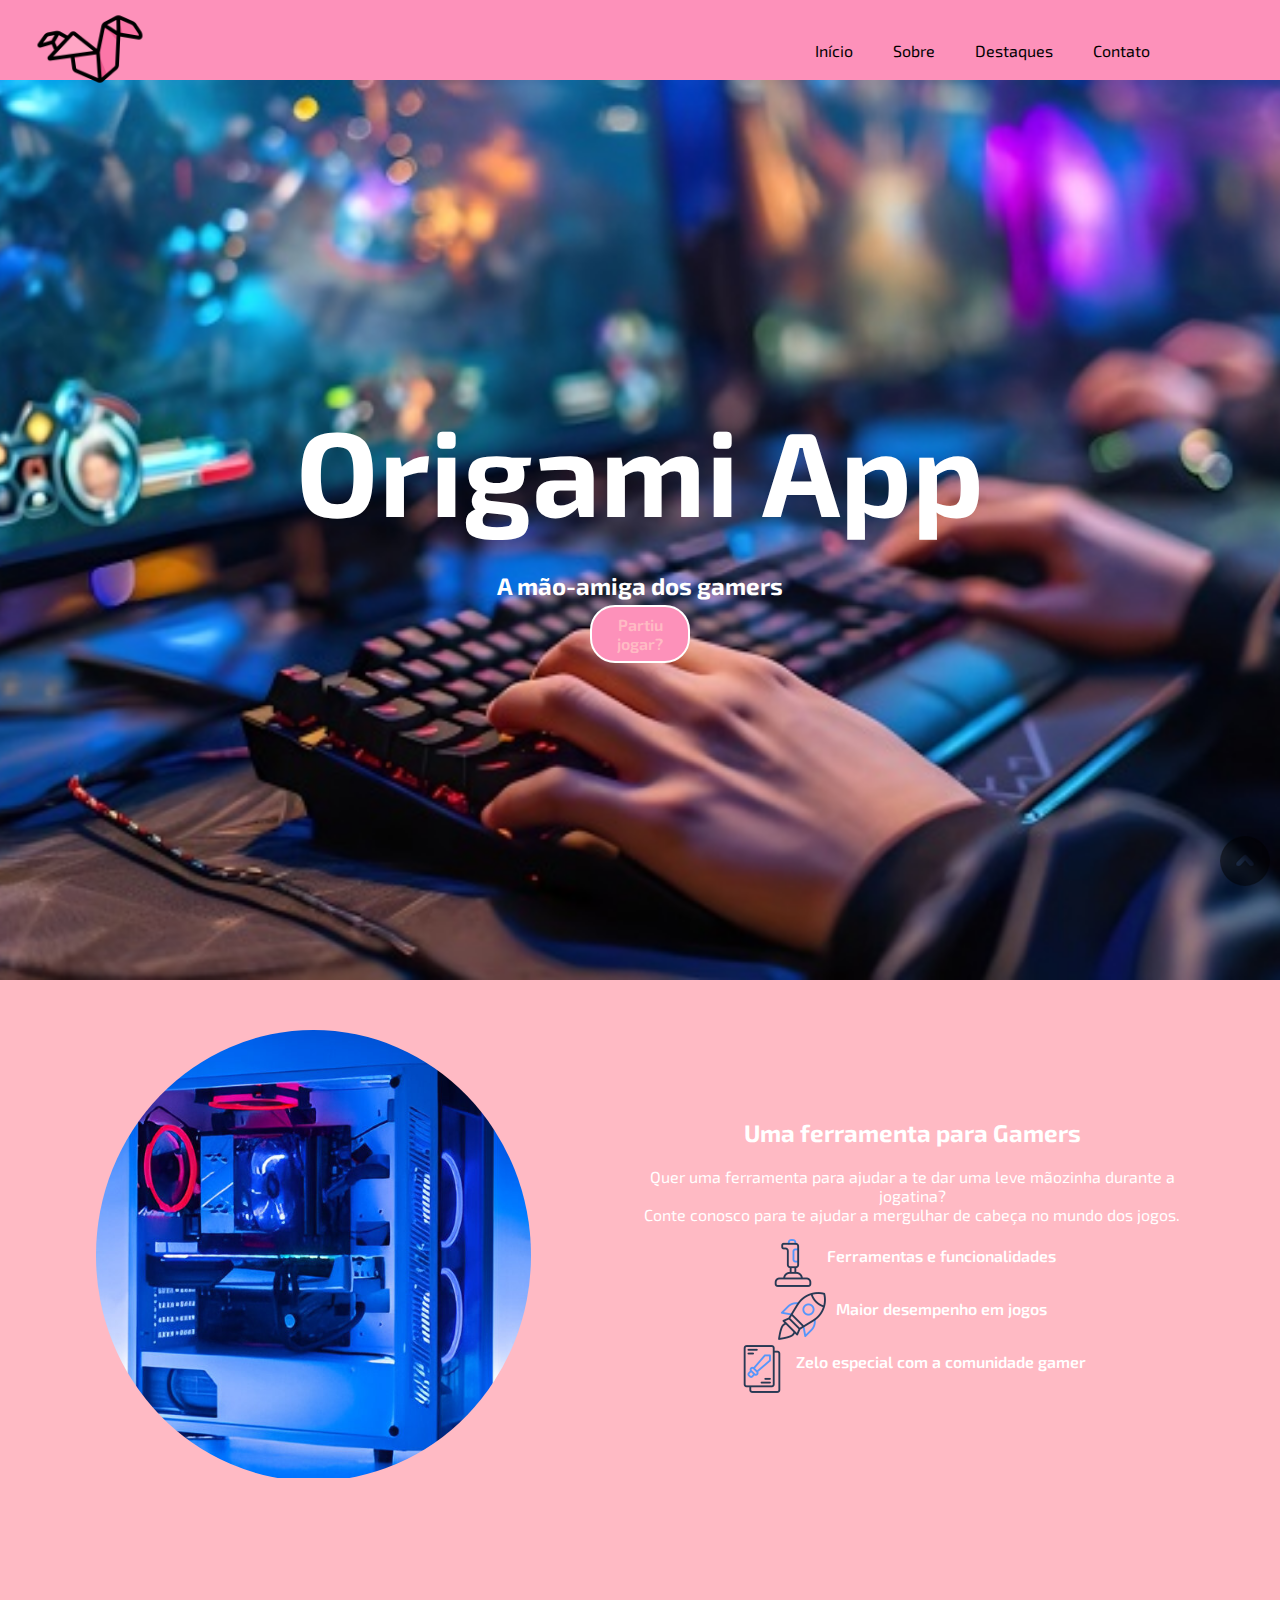
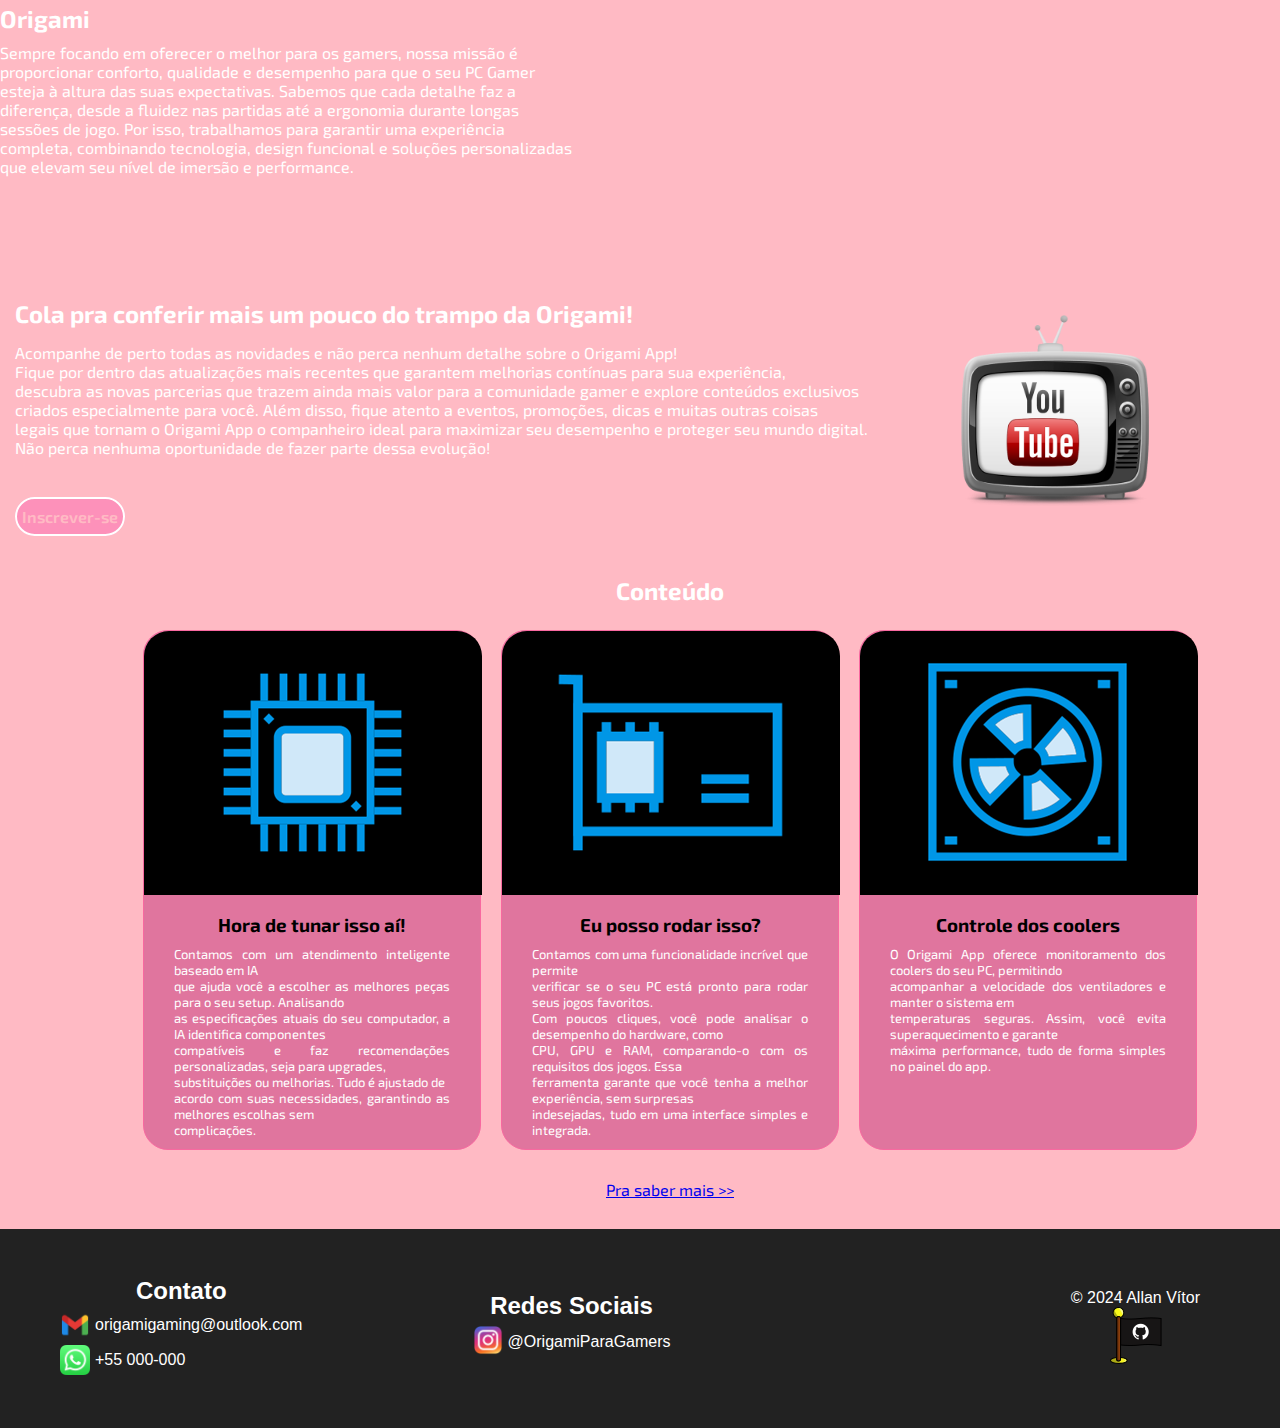
==== commit c3bcae0c: "Update index.html" ====
--- a/index.html
+++ b/index.html
@@ -28,7 +28,7 @@
                     <li><a href="#inicio">Início</a></li>
                     <li><a href="#sobre">Sobre</a></li>
                     <li><a href="#destaque">Destaques</a></li>
-                    <li><a href="#">Contato</a></li>
+                    <li><a href="#contato">Contato</a></li>
                 </ul>
             </nav>
         </div>
--- a/style.css
+++ b/style.css
@@ -306,7 +306,7 @@
 }
 
 /* Estilo Geral do Rodapé */
-footer {
+#contato {
     background-color: #222;
     color: #fff;
     padding: 20px 0;
@@ -314,7 +314,7 @@
     font-family: Arial, sans-serif;
 }
 
-footer .container {
+#contato .container {
     max-width: 1200px;
     margin: 0 auto;
     padding: 20px;
@@ -325,8 +325,8 @@
 }
 
 /* Contato */
-.rodape-contato h2,
-.rodape-redes h2 {
+.contato-contato h2,
+.contato-redes h2 {
     font-size: 1.5rem;
     margin-bottom: 10px;
 }
@@ -335,7 +335,7 @@
 .rodape-redes .social-icons {
     display: flex;
     align-items: center;
-    gap: 10px;
+    gap: 5px;
     margin: 5px 0;
 }
 
@@ -727,12 +727,19 @@
 
     /* Seção Destaque */
 
-    #conteudo .containerCards {
-        flex-direction: row;
-        gap: 20px;
+    #conteudo .container {
+        flex-direction: column;
+        margin-right: 20px;
+        padding-bottom: 30px;
+        margin-left: 100px;
         
     
     }
+
+    #conteudo .containerCards {
+    gap: 20px;
+    padding-bottom: 30px;
+}
 
 }
 
@@ -792,4 +799,4 @@
     }
 
 }
-/* Fim | Telas Grandes (FullHD / 4K / SmartTV) >>>>>*/+/* Fim | Telas Grandes (FullHD / 4K / SmartTV) >>>>>*/
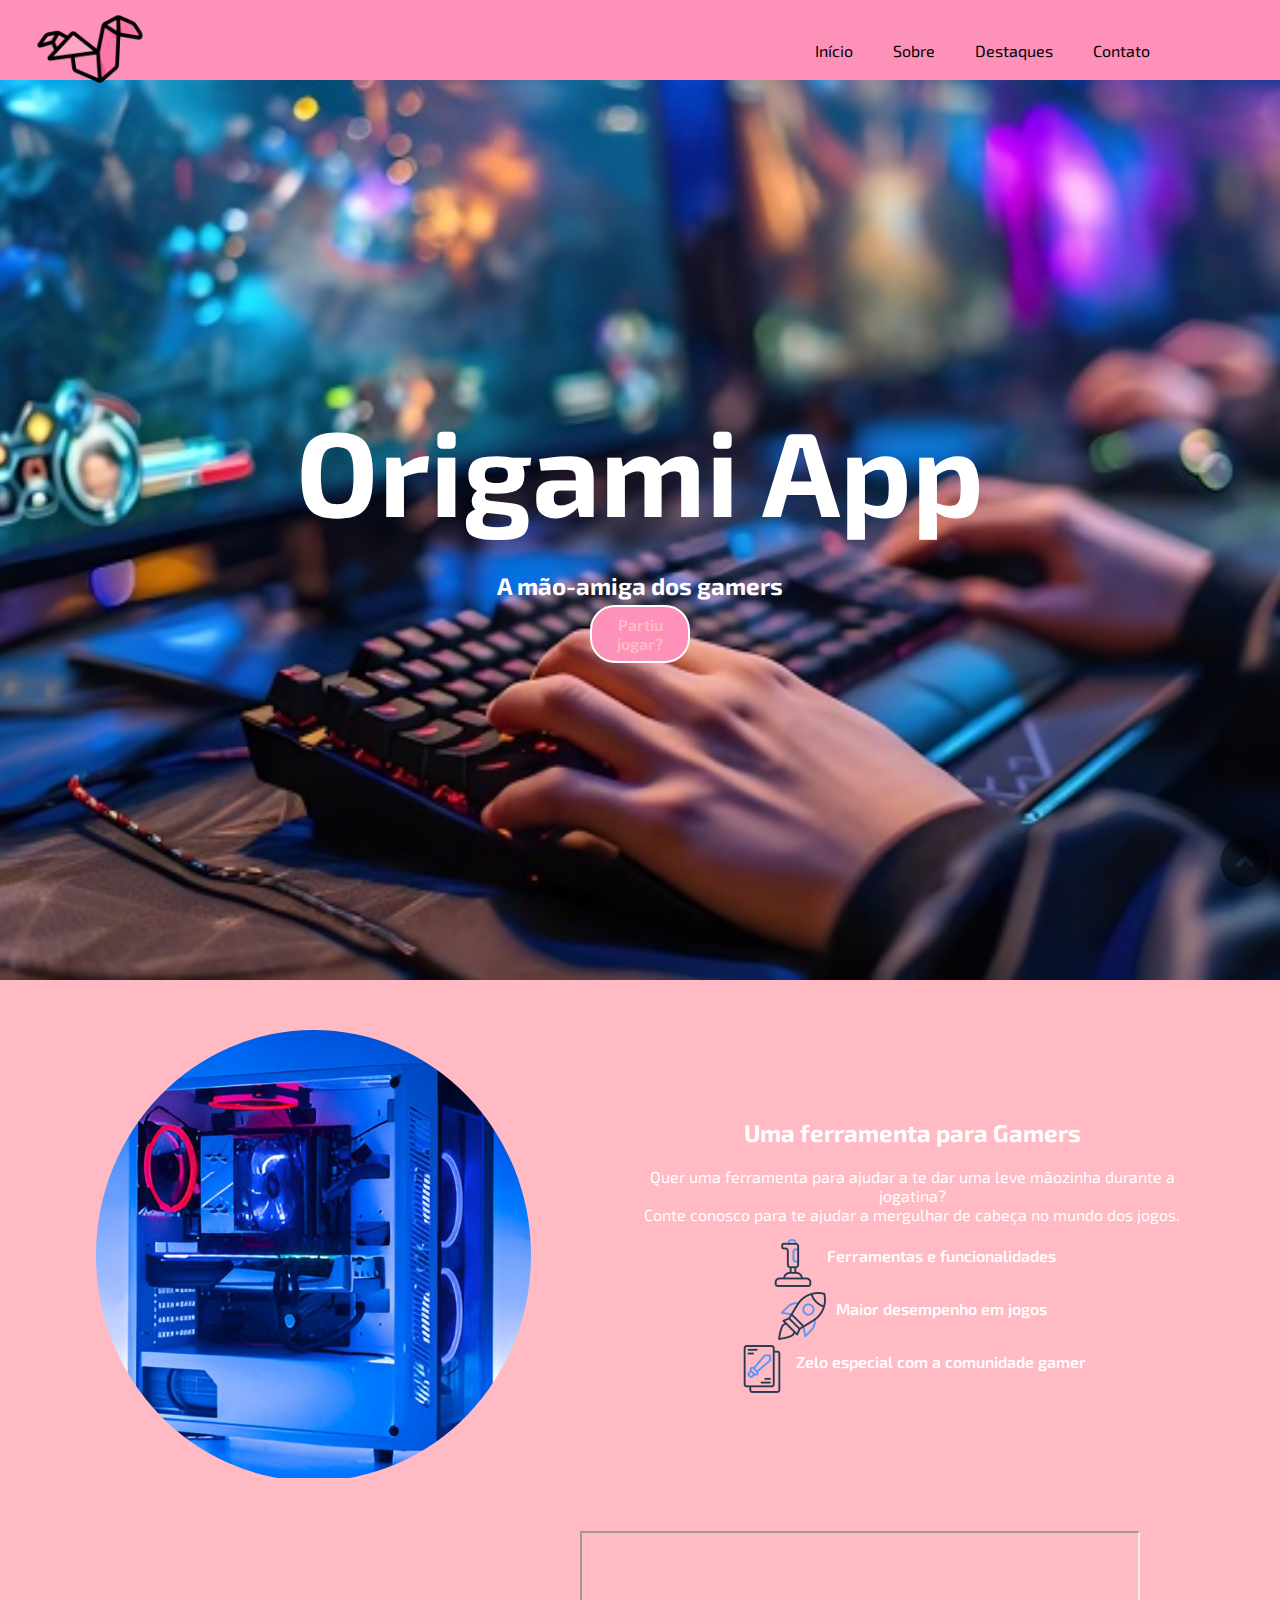
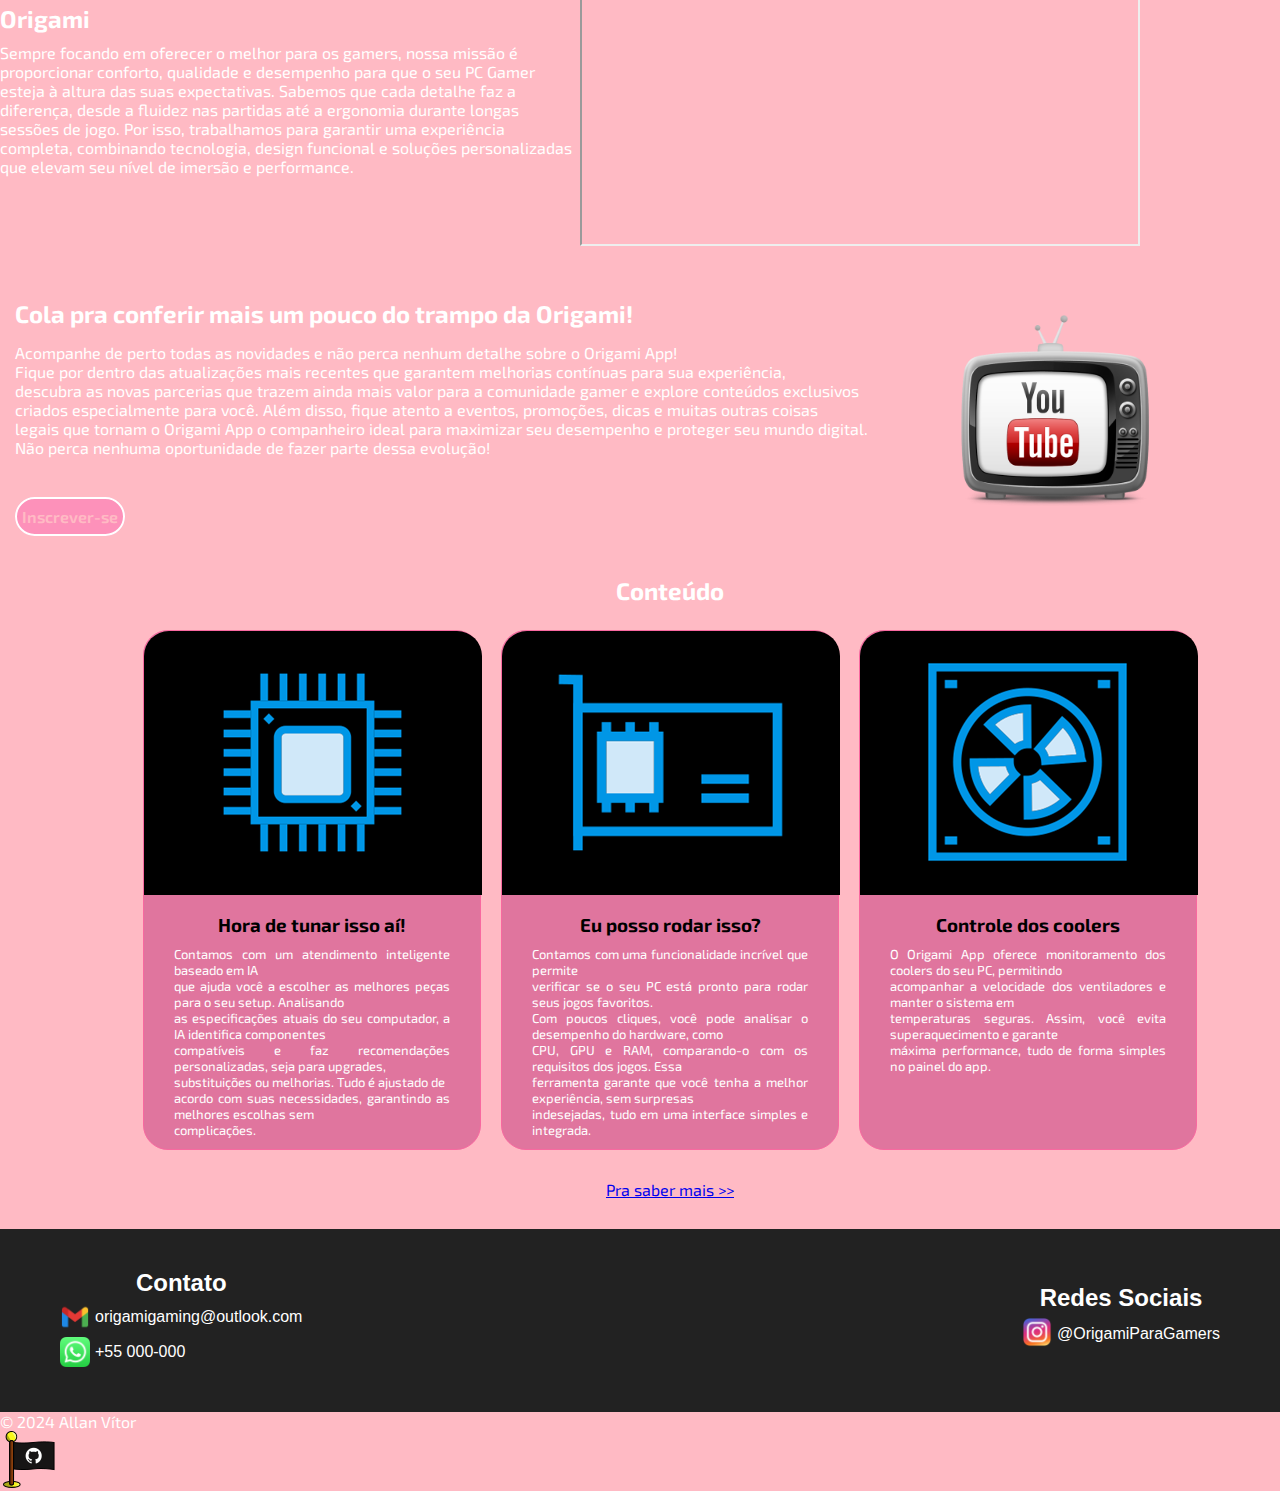
==== commit 9766049f: "Update index.html" ====
--- a/index.html
+++ b/index.html
@@ -15,7 +15,7 @@
 <body>
     <!-- Cabeçalho -->
     <header>
-        <div class="container" id="inicio">
+        <div class="container">
             <!-- Logotipo -->
             <a href="#" aria-label="Ir para a página inicial">
                 <img src="img/favicon.png" alt="Logotipo da Origami" class="logo">
@@ -85,7 +85,7 @@
             </div>
             <div id="video">
                 <iframe width="560" height="315" src="https://www.youtube.com/embed/RTX2T4d2w84?si=N7C6hRHElqhxXXHb"
-                    title="Game" frameborder="0"
+                    title="Game"
                     allow="accelerometer; autoplay; clipboard-write; encrypted-media; gyroscope; picture-in-picture; web-share"
                     referrerpolicy="strict-origin-when-cross-origin" allowfullscreen></iframe>
             </div>
@@ -167,68 +167,63 @@
         </div>
     </address>
 
-<section id="contato">
-    <div class="container">
-        <!-- Contato -->
-        <div class="rodape-contato">
-            <h2>Contato</h2>
-            <div class="contato-item">
-                <img src="img/gmail.png" alt="E-mail">
-                <a href="mailto:origamigaming@outlook.com?subject=Contato do Site">origamigaming@outlook.com</a>
-            </div>
-            <div class="contato-item">
-                <img src="img/whatsapp.png" alt="WhatsApp">
-                <a href="https://api.whatsapp.com/send?phone=+55000000">+55 000-000</a>
-            </div>
-        </div>
-
-        <!-- Redes Sociais -->
-        <div class="rodape-redes">
-            <h2>Redes Sociais</h2>
-            <div class="social-icons">
-                <a href="https://www.instagram.com/" target="_blank">
-                    <img src="img/instagram.png" alt="Instagram">
-                </a>
-                <p>@OrigamiParaGamers</p>
-            </div>
-        </div>
-
-        <!-- Mapa (opcional) -->
-        <!--
+    <section id="contato">
+        <div class="container">
+            <!-- Contato -->
+            <div class="rodape-contato">
+                <h2>Contato</h2>
+                <div class="contato-item">
+                    <img src="img/gmail.png" alt="E-mail">
+                    <a href="mailto:origamigaming@outlook.com?subject=Contato">origamigaming@outlook.com</a>
+                </div>
+                <div class="contato-item">
+                    <img src="img/whatsapp.png" alt="WhatsApp">
+                    <a href="https://api.whatsapp.com/send?phone=+55000000">+55 000-000</a>
+                </div>
+            </div>
+
+            <!-- Redes Sociais -->
+            <div class="rodape-redes">
+                <h2>Redes Sociais</h2>
+                <div class="social-icons">
+                    <a href="https://www.instagram.com/" target="_blank">
+                        <img src="img/instagram.png" alt="Instagram">
+                    </a>
+                    <p>@OrigamiParaGamers</p>
+                </div>
+            </div>
+
+            <!-- Mapa (opcional) -->
+            <!--
         <div class="rodape-mapa">
             <iframe
                 src="https://www.google.com/maps/embed?pb=!1m18!1m12!1m3!1d29262.213898193702!2d-46.5829888!3d-23.5405312!2m3!1f0!2f0!3f0!3m2!1i1024!2i768!4f13.1!3m3!1m2!1s0x94ce5ecf6a8803f1%3A0x8fce814310c50f74!2sSesc%20Belenzinho!5e0!3m2!1spt-BR!2sbr!4v1733334377509!5m2!1spt-BR!2sbr"
                 width="100%" height="200" style="border:0;" allowfullscreen="" loading="lazy"
                 referrerpolicy="no-referrer-when-downgrade">
-            </iframe>
-        </div>
-        -->
-
-
-
-
-</html>
-<section>
+            </iframe> -->
+
+        </div>
+    </section>
+
+
+
     <div class="container">
         <!--Topo do site-->
         <a href="#inicio" id="topo"><img src="img/topo.png" alt="topo"></a>
     </div>
-</section>
 
     <!-- Rodapé -->
-<footer>
-    <div class="container">
-        <div id="autor">
-            <p>
-                © <span id="copyrightYear">2024</span> Allan Vítor
-            </p>
-            <div id="redesocial">
-                <a href="https://github.com/HubOpsVitor" target="_blank"><img src="img/github.png" alt="github"></a>
-            </div>
-        </div>
-        </div>
-</footer>
-
-</body>
+    <footer>
+        <div class="container">
+            <div id="autor">
+                <p>
+                    © <span id="copyrightYear">2024</span> Allan Vítor
+                </p>
+                <div id="redesocial">
+                    <a href="https://github.com/HubOpsVitor" target="_blank"><img src="img/github.png" alt="github"></a>
+                </div>
+            </div>
+        </div>
+    </footer>
 
 </html>
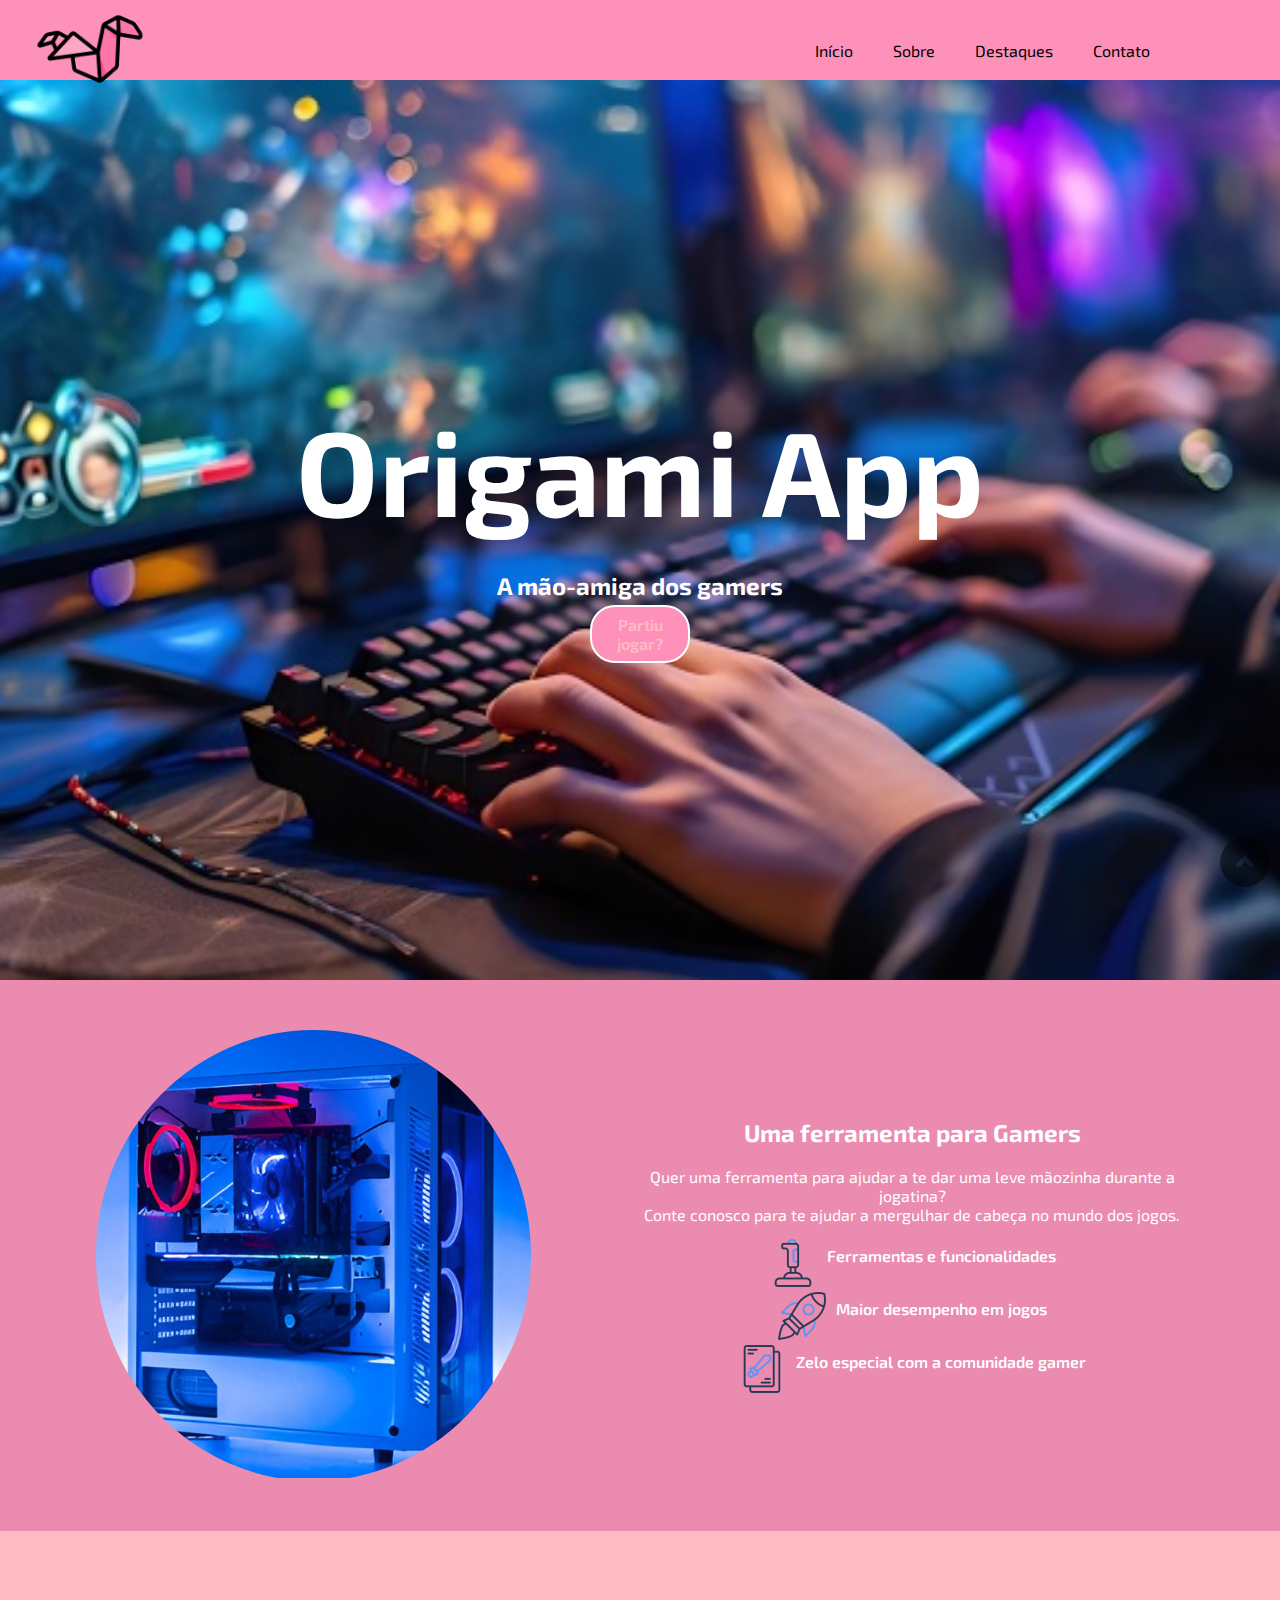
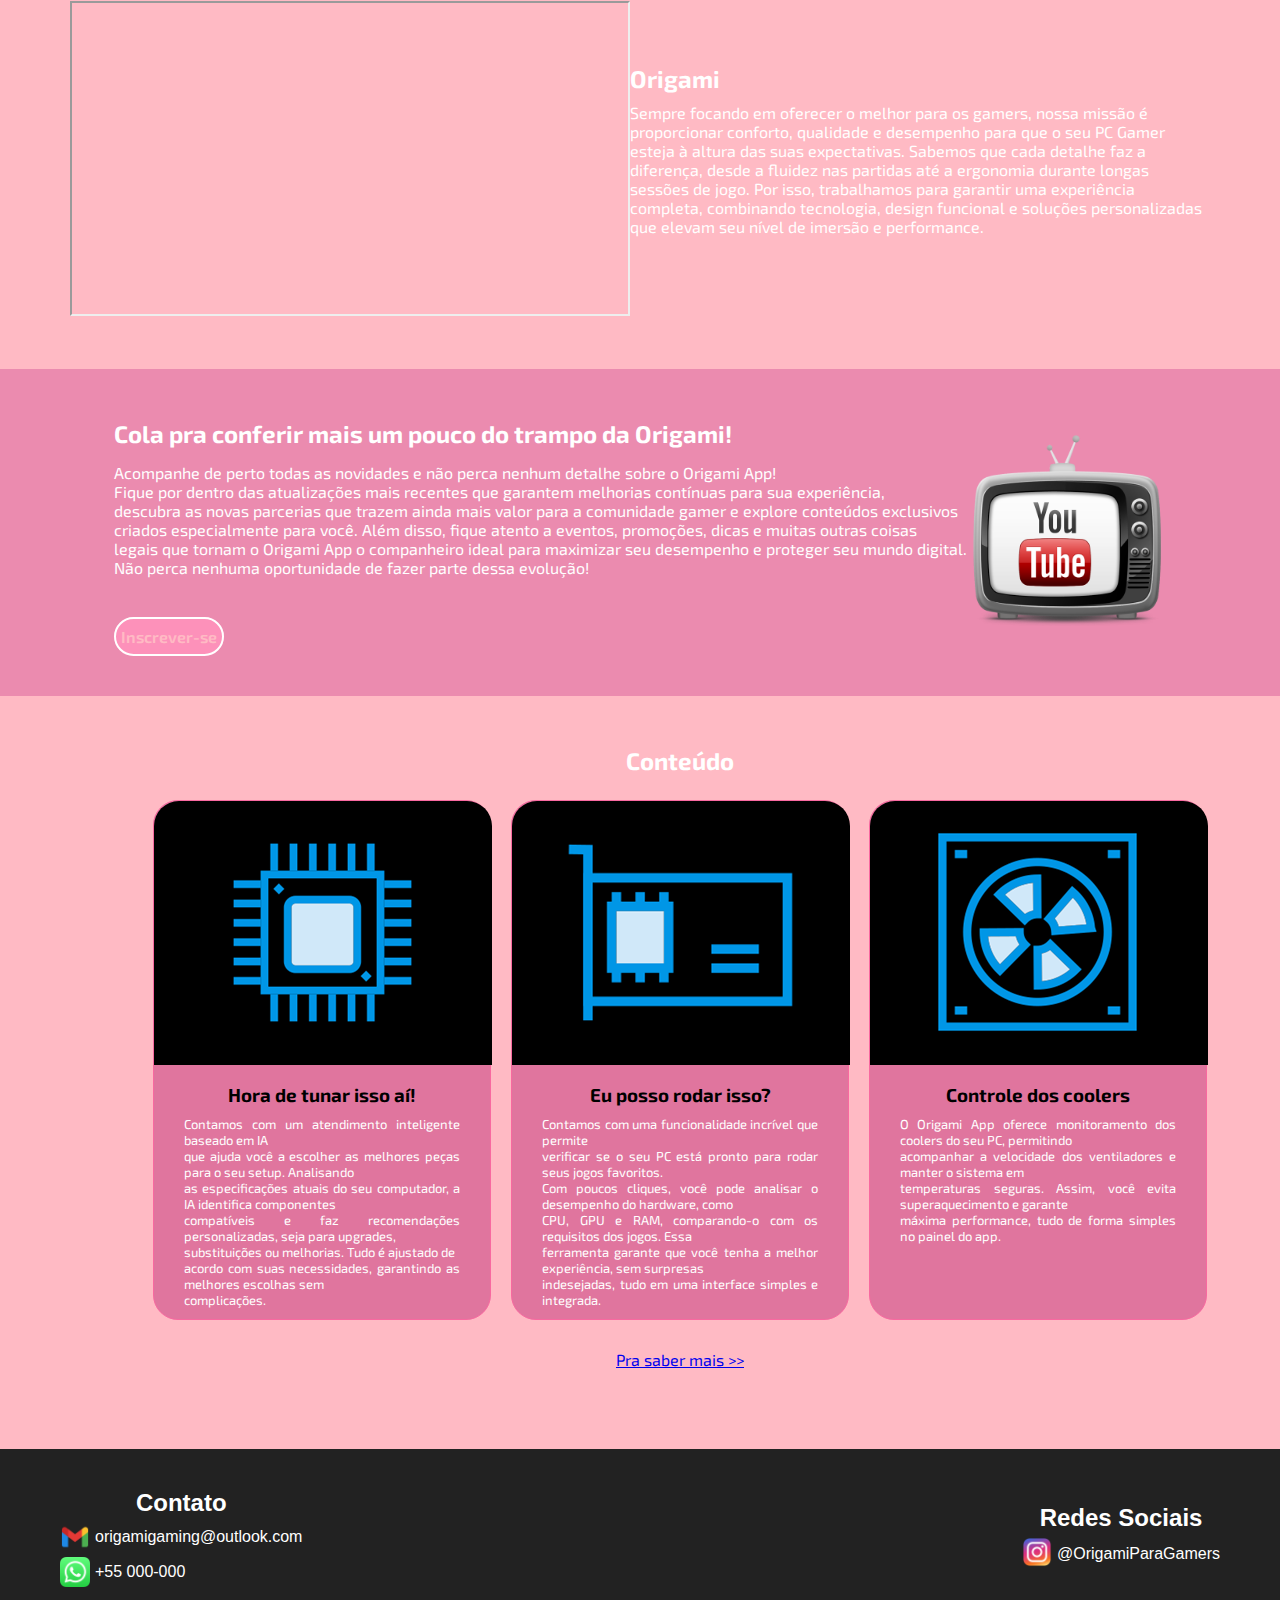
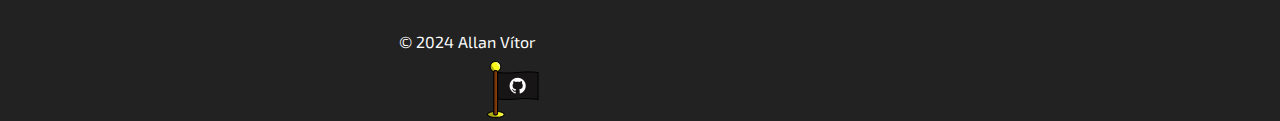
==== commit f88b707c: "Update index.html" ====
--- a/index.html
+++ b/index.html
@@ -27,7 +27,7 @@
                 <ul>
                     <li><a href="#inicio">Início</a></li>
                     <li><a href="#sobre">Sobre</a></li>
-                    <li><a href="#destaque">Destaques</a></li>
+                    <li><a href="#conteudo">Destaques</a></li>
                     <li><a href="#contato">Contato</a></li>
                 </ul>
             </nav>
--- a/style.css
+++ b/style.css
@@ -33,12 +33,13 @@
 html {
     /* rolagem suave do conteúdo */
     scroll-behavior: smooth;
-    }
-    
+}
+
 body {
     font-family: "Exo 2", sans-serif;
     font-size: 1em;
     background-color: var(--rosé);
+    
 }
 
 /*Ajuste de tamanho dos lados*/
@@ -68,10 +69,12 @@
     height: 100px;
     background-color: rgb(253, 145, 186);
     padding: 0 30px;
+    
 }
 
 header .container {
     max-height: 100px;
+
 }
 
 #check {
@@ -122,6 +125,7 @@
 nav ul li a {
     color: var(--preto);
     text-decoration: none;
+    
 }
 
 .container {
@@ -165,6 +169,7 @@
     background-color: transparent;
     padding: 50px 15px;
     flex-direction: column;
+    background-color: #eb8baf;
     /* Ajuste inicial padrão */
 }
 
@@ -208,15 +213,24 @@
     font-weight: 600;
 }
 
+#sobre {
+    padding: 50px 15px;
+    display: flex;
+    align-items: center;
+    justify-content: center;
+}
+
 #sobre .container {
-    flex-direction: row;
+    flex-direction: row-reverse;
     align-items: center;
-
 }
 
 #video iframe {
     margin: 0px;
-    background-attachment: fixed;
+    width: 277px;
+    height: 191px;
+    margin-top: 20px;
+    
 }
 
 #sobre h2,
@@ -230,14 +244,18 @@
 }
 
 #faixaDestaque {
-    background: url(img/);
+    display: flex;
+    justify-content: center;
+    background-color: #eb8baf;
     background-size: cover;
     background-position: center;
     padding: 50px 15px;
+    
 }
 
 #faixaDestaque .container {
     flex-direction: column;
+    
 }
 
 #textoFaixa h2 {
@@ -256,6 +274,7 @@
     width: 300px;
 
 }
+
 
 /* Layout para 3 cartões */
 .card {
@@ -266,6 +285,7 @@
     border: 1px solid var(--rosachoque);
     border-radius: 25px;
     text-align: center;
+    
 }
 
 .card img {
@@ -297,6 +317,14 @@
     flex-wrap: wrap;
     justify-content: center;
 
+}
+
+#conteudo {  
+     
+    padding: 50px 15px;
+    display: flex;
+    align-items: center;
+    justify-content: center;
 }
 
 #topo {
@@ -354,7 +382,8 @@
 
 .rodape-contato a:hover,
 .rodape-redes a:hover {
-    color: #00acee; /* Cor de destaque no hover */
+    color: #00acee;
+    /* Cor de destaque no hover */
 }
 
 /* Redes Sociais */
@@ -385,6 +414,18 @@
     margin-right: 5px;
 }
 
+footer {
+    background-color: #222;
+}
+
+footer .container {
+    flex-direction: column;
+}
+
+#redesocial {
+    margin-right: 200px;
+    padding-top: 10px;
+}
 
 /* Fim do Layout <<<<<<<<<<<<<<<<<<<<<<<<<<<<<<<<<<*/
 
@@ -460,12 +501,20 @@
         font-size: 1.25em;
         font-weight: 700;
     }
+    
+    #redesocial {
+        margin-left: 85px;
+        padding-top: 10px;
+        
+    }
+    
 
     .containerCards {
         display: flex;
         flex-wrap: wrap;
         justify-content: center;
 
+   
     }
 
 }
@@ -474,7 +523,7 @@
 
 
 /* Smartphone Landscape >>>>>>>>>>>>>>>>>>>>>>>>>>>>*/
-@media (min-width: 576px) {
+@media (min-width: 596px) {
 
     /****** Layout ******/
     .container {
@@ -570,9 +619,24 @@
         margin-top: 20px;
     }
 
+ 
     /****** Seção de conteúdo - cards ******/
     .card {
         margin: 25px 10px 0px 10px;
+    }
+      /* Seção Destaque */
+
+      #conteudo .container {
+        flex-direction: column;
+        margin-right: 20px;
+        padding-bottom: 30px;
+        margin-left: 100px;
+
+    }
+
+    #conteudo .containerCards {
+        gap: 20px;
+        padding-bottom: 30px;
     }
 }
 
@@ -633,6 +697,7 @@
     }
 
 }
+
 /* Fim | Tablet Landscape >>>>>>>>>>>>>>>>>>>>>>>>>>*/
 
 
@@ -732,14 +797,19 @@
         margin-right: 20px;
         padding-bottom: 30px;
         margin-left: 100px;
-        
-    
-    }
+
+    }
+
 
     #conteudo .containerCards {
-    gap: 20px;
-    padding-bottom: 30px;
-}
+        gap: 20px;
+        padding-bottom: 30px;
+    }
+
+    #redesocial {
+        margin-left: 85px;
+        padding-top: 10px;
+    }
 
 }
 
@@ -799,4 +869,5 @@
     }
 
 }
+
 /* Fim | Telas Grandes (FullHD / 4K / SmartTV) >>>>>*/
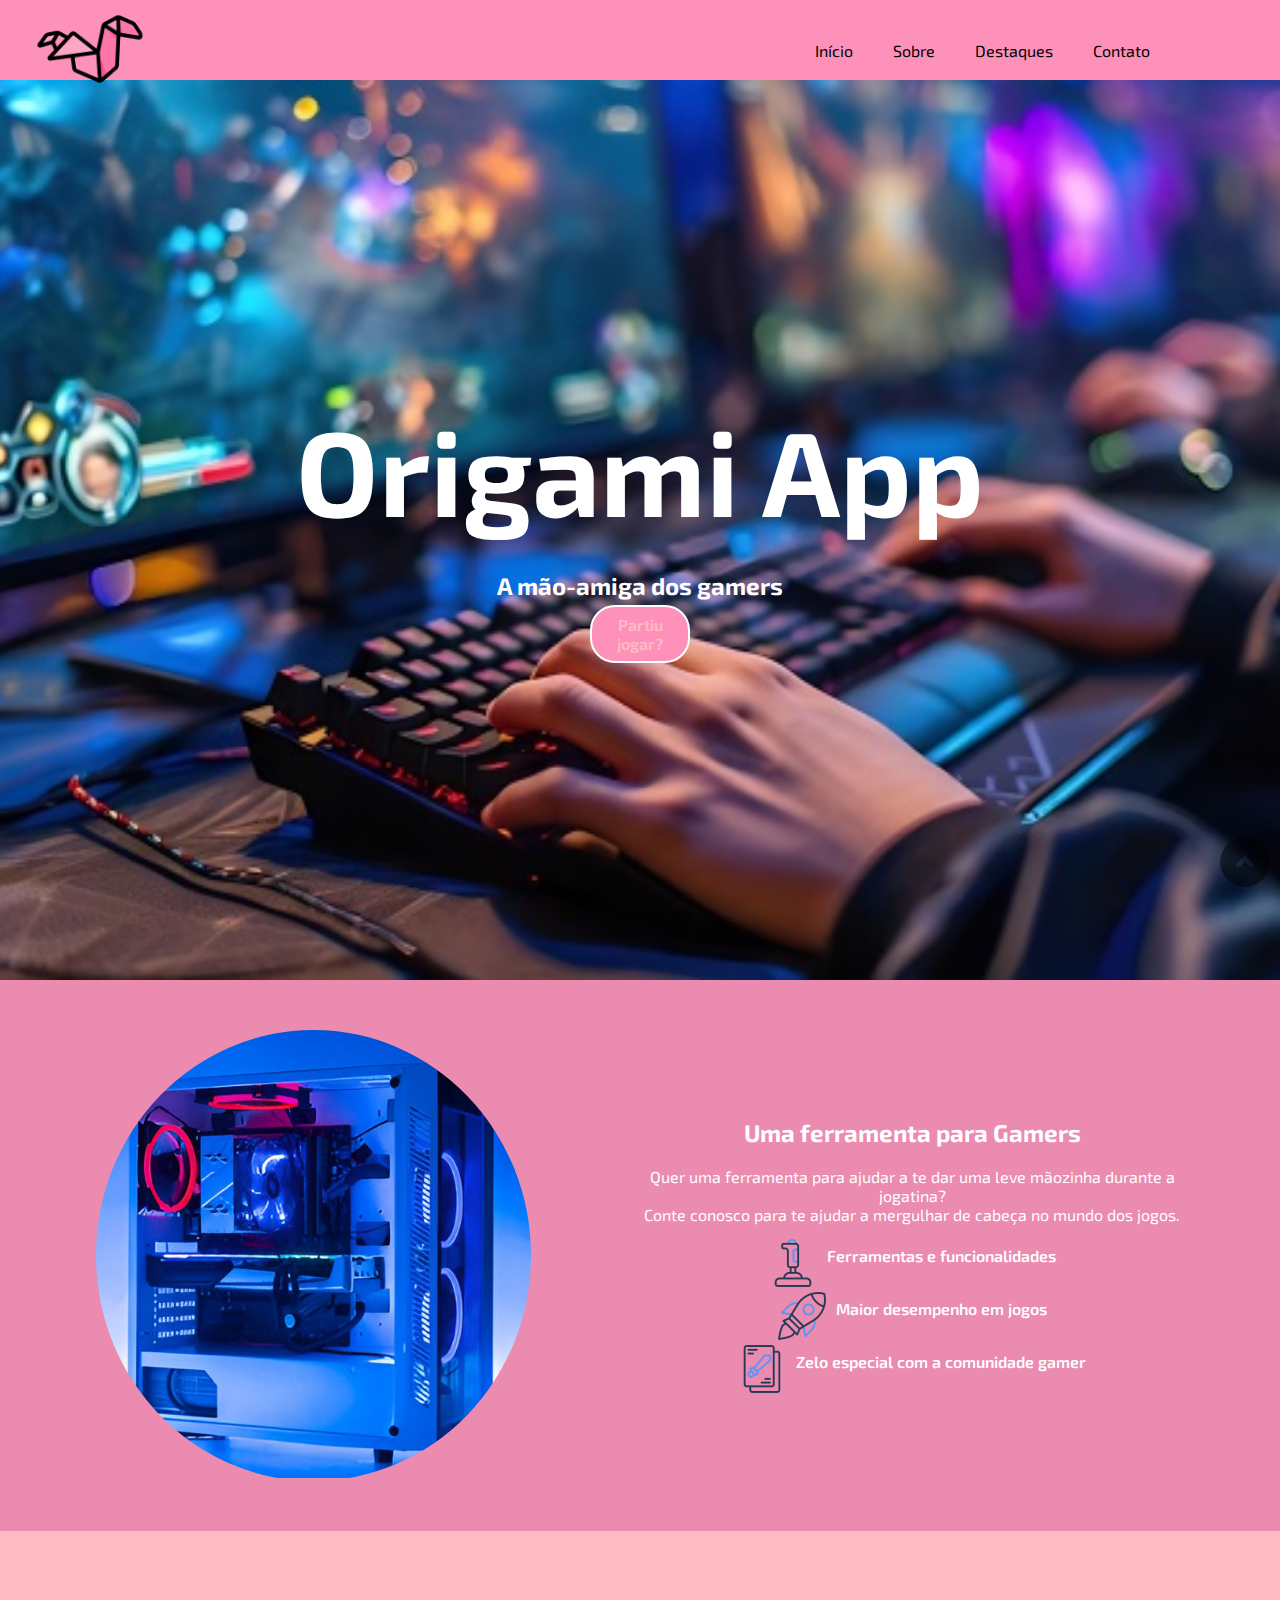
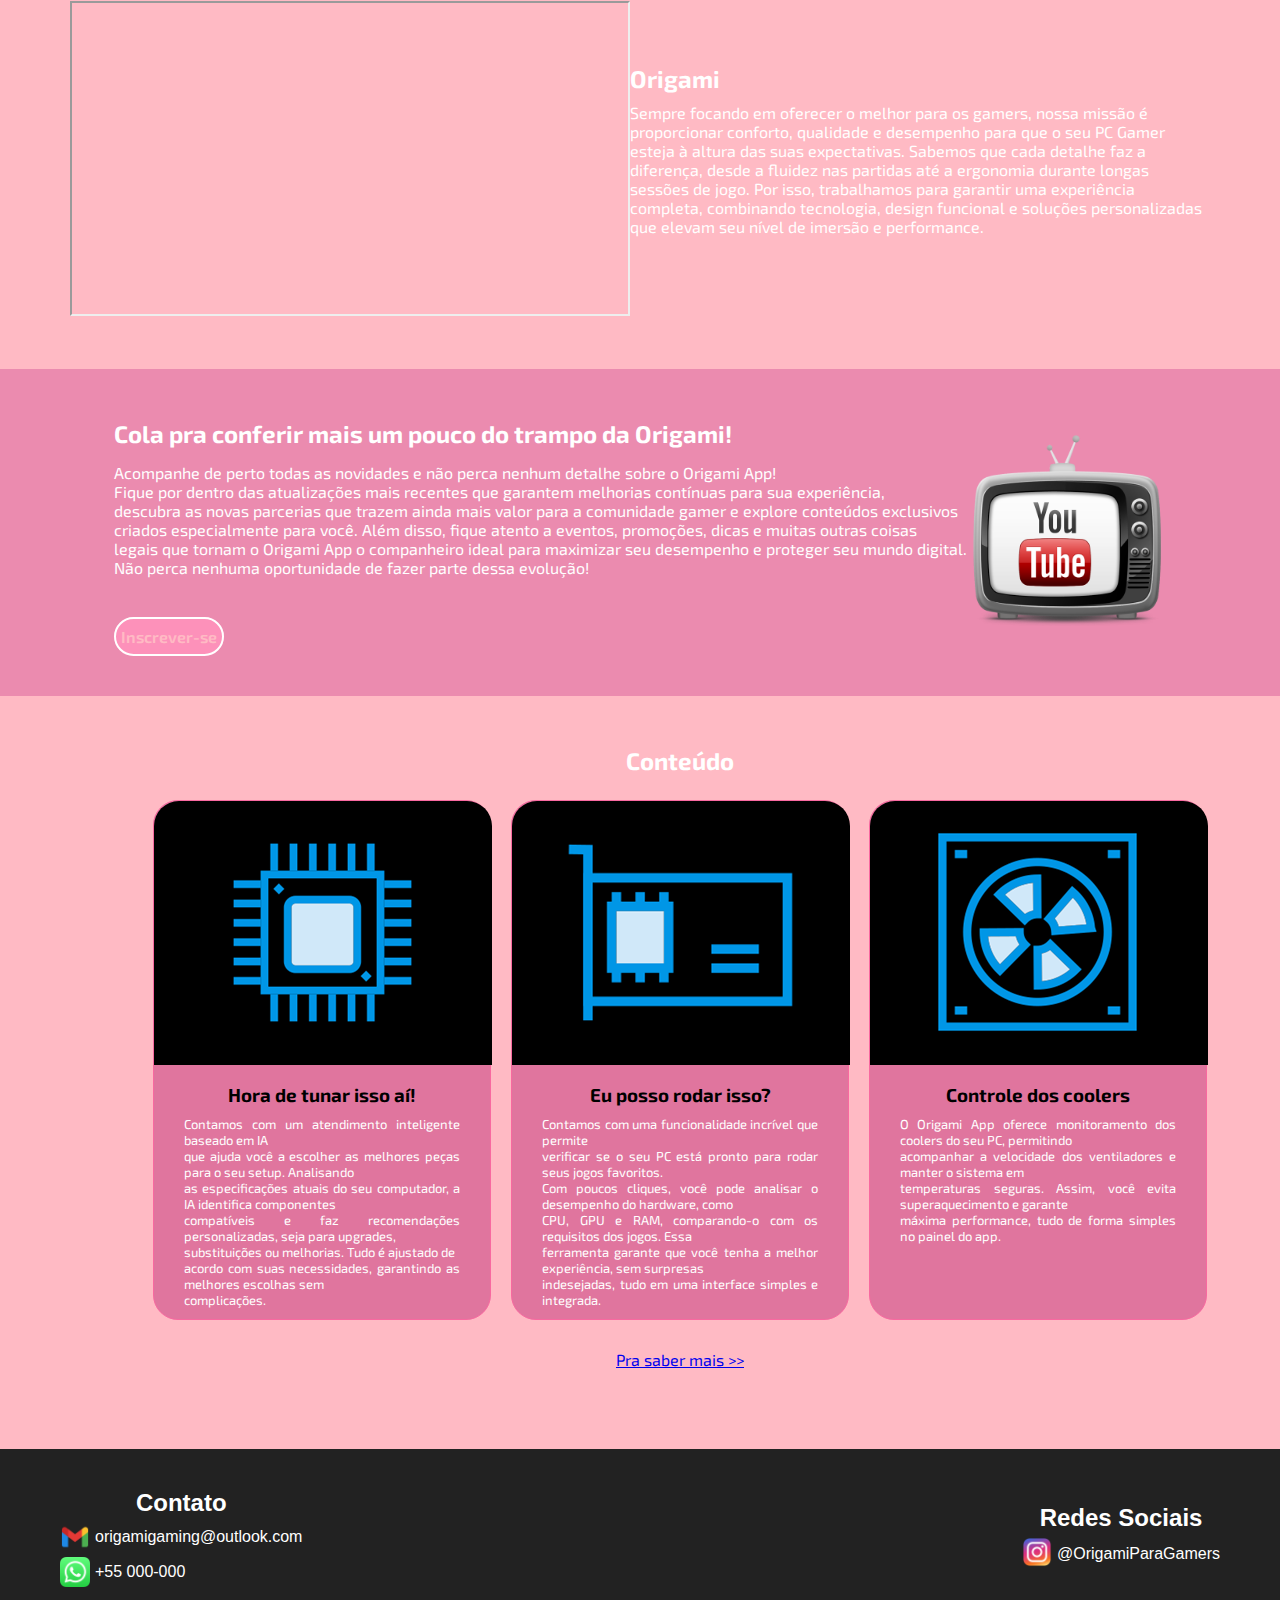
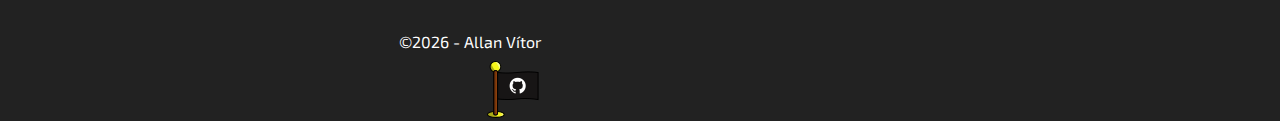
==== commit fe488701: "Adicionando um carrossel e fazendo a atualização do ano automático" ====
--- a/index.html
+++ b/index.html
@@ -217,7 +217,11 @@
         <div class="container">
             <div id="autor">
                 <p>
-                    © <span id="copyrightYear">2024</span> Allan Vítor
+                    <div id="copyright">
+                        <p>&#169;<span id="copyrightYear"></span> - Allan Vítor
+                        </p>
+                
+                    </div>
                 </p>
                 <div id="redesocial">
                     <a href="https://github.com/HubOpsVitor" target="_blank"><img src="img/github.png" alt="github"></a>
@@ -225,5 +229,8 @@
             </div>
         </div>
     </footer>
+    
+    <script src="script.js"></script>
+
 
 </html>
